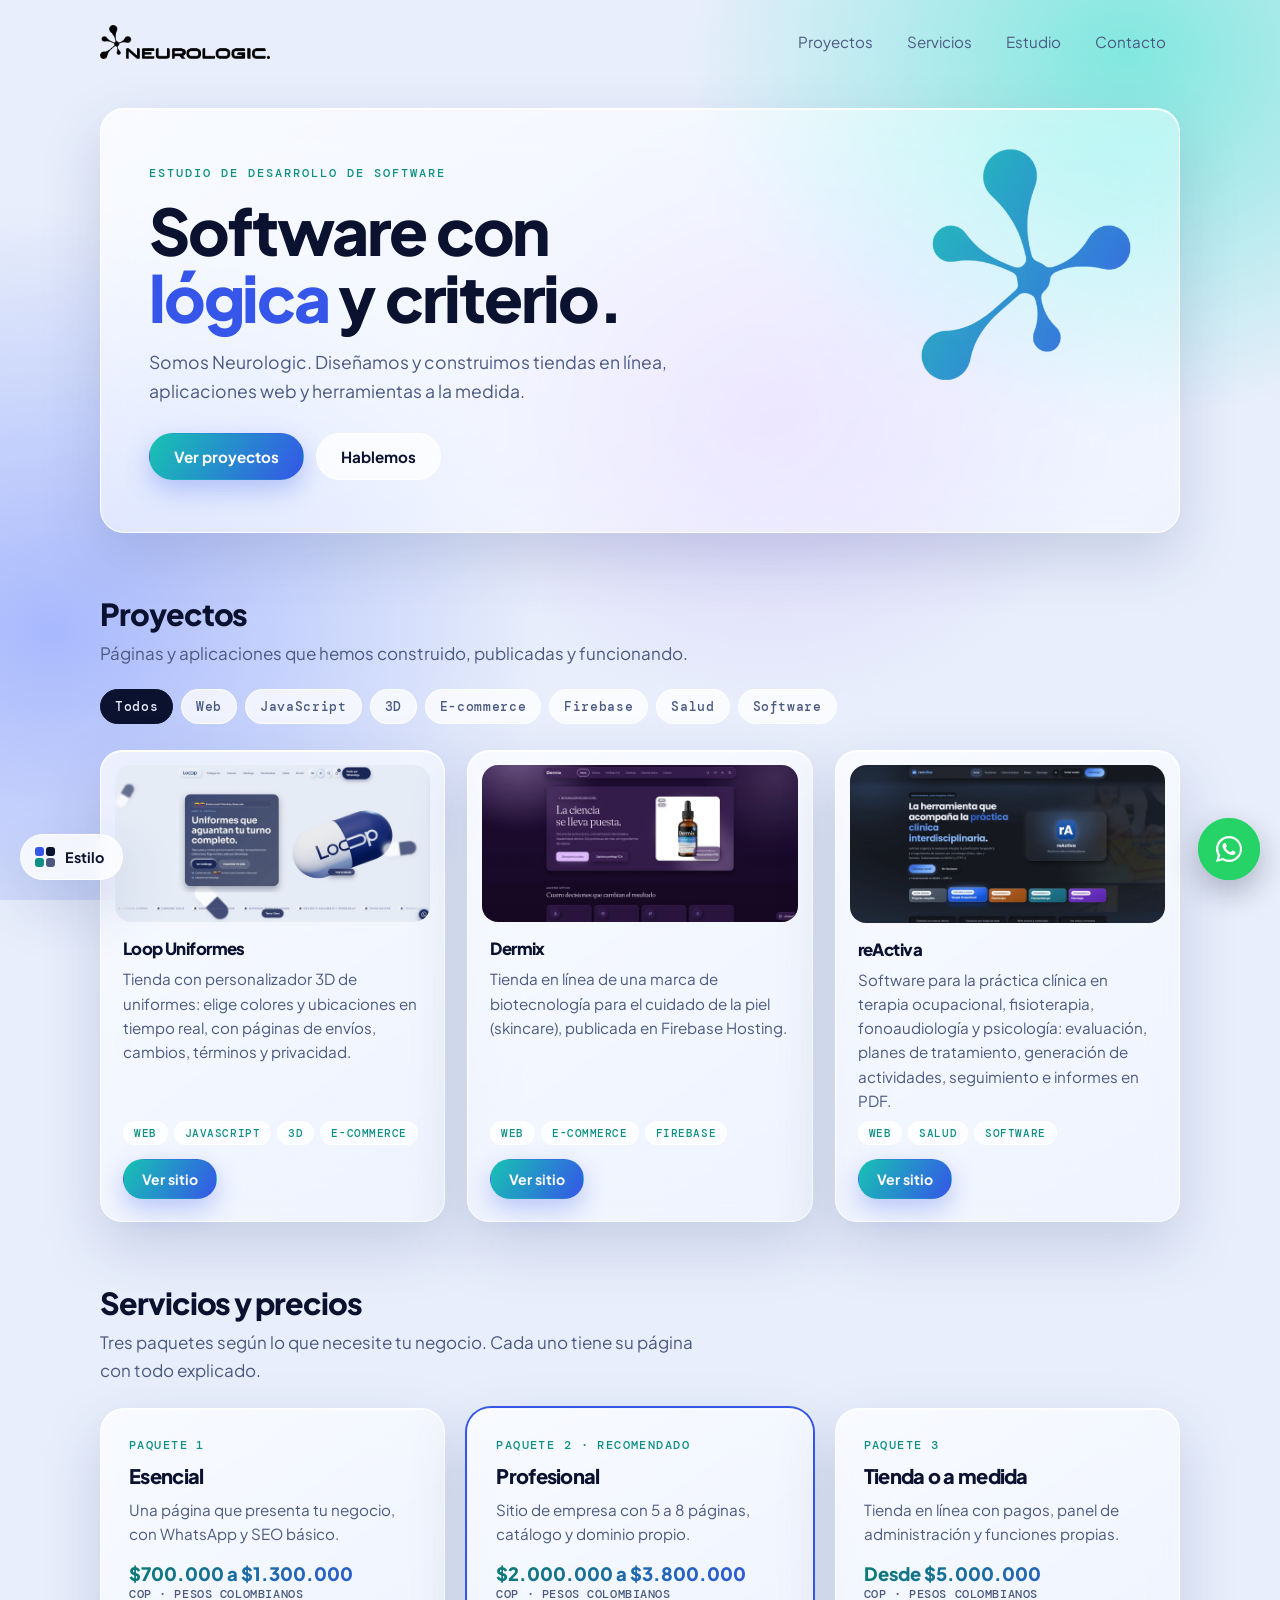
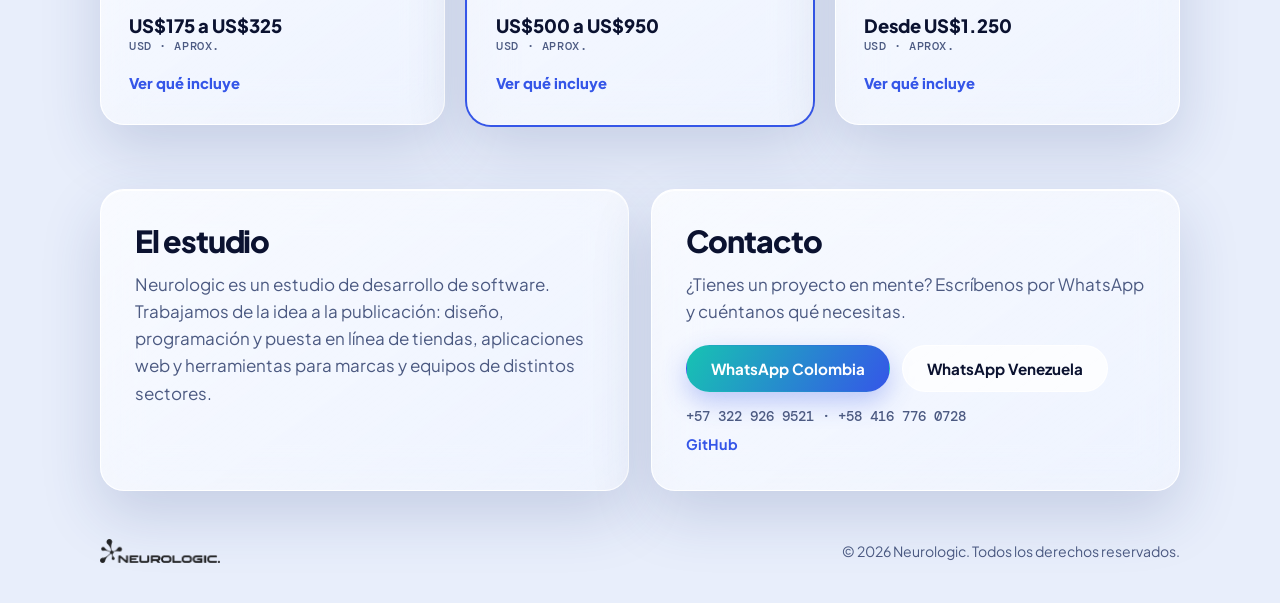
==== index.html @ f98101c4 "Selector de temas con 10 estilos y fondos animados por scroll Co-Authored-By: Claude Sonnet 5.5 <nor" ====
﻿<!doctype html>
<html lang="es">
<head>
<meta charset="utf-8">
<meta name="viewport" content="width=device-width, initial-scale=1">
<title>Neurologic · Portafolio</title>
<meta name="description" content="Neurologic es un estudio de desarrollo de software. Aquí están las páginas y aplicaciones que hemos construido.">
<meta name="theme-color" content="#E8EEFB">
<link rel="icon" type="image/png" href="assets/favicon.png">
<script>try{var q=new URLSearchParams(location.search).get("tema"),s=localStorage.getItem("neuro-tema"),t=q||s;if(t&&t!=="aura"&&/^[a-z]+$/.test(t))document.documentElement.setAttribute("data-theme",t)}catch(e){}</script>
<link rel="preconnect" href="https://fonts.googleapis.com">
<link rel="preconnect" href="https://fonts.gstatic.com" crossorigin>
<link rel="stylesheet" href="https://fonts.googleapis.com/css2?family=Plus+Jakarta+Sans:wght@400;500;600;800&family=DM+Mono:wght@400;500&display=swap">
<style>
  :root {
    --bg: #E8EEFB;
    --ink: #0B1230;
    --mut: #4C5A82;
    --teal-ink: #0E8F86;
    --blue: #3556E8;
    --grad: linear-gradient(120deg, #17C3B2, #3556E8);
    --glass-a: rgba(255,255,255,.72);
    --glass-b: rgba(255,255,255,.32);
    --rim: rgba(255,255,255,.95);
    --shadow: 0 24px 60px rgba(40,60,130,.18);
    --display: 'Plus Jakarta Sans', system-ui, sans-serif;
    --body: 'Plus Jakarta Sans', system-ui, sans-serif;
    --mono: 'DM Mono', ui-monospace, monospace;
    --on: #fff; --surf: rgba(255,255,255,.75); --surf2: rgba(255,255,255,.8);
    --glass-inset: inset 0 1px 0 #fff; --blur: 22px; --bw: 1px; --bs: solid;
    --rad: 24px; --rad-card: 22px; --rad-s: 16px; --rad-btn: 999px; --rad-chip: 999px;
    --btn-shadow: 0 10px 26px rgba(53,86,232,.3);
    --dw: 800; --dt: none; --dl: -.035em; --dlh: 1.04; --h1: clamp(2.1rem, 5.6vw, 4rem); --h2: 1.9rem; --fs: 17px;
    --price-grad: linear-gradient(120deg, #0B7C74, #3556E8);
    --fx: radial-gradient(620px 520px at 88% 6%, rgba(45,226,200,.55), transparent 70%), radial-gradient(700px 600px at 4% 70%, rgba(90,120,255,.45), transparent 70%), radial-gradient(480px 420px at 60% 46%, rgba(190,150,255,.30), transparent 70%);
    color-scheme: light;
  }
  * { box-sizing: border-box; margin: 0; }
  html { scroll-behavior: smooth; }
  body {
    background: var(--bg); color: var(--ink);
    font: var(--fs)/1.6 var(--body); -webkit-font-smoothing: antialiased;
    min-height: 100vh; position: relative; overflow-x: hidden;
  }
  body::before {
    content: ""; position: fixed; inset: 0; z-index: -1; pointer-events: none;
    background: var(--fx);
  }
  a { color: inherit; text-decoration: none; }
  #bg3d { position: fixed; inset: 0; width: 100%; height: 100%; z-index: 0; pointer-events: none; opacity: 0; transition: opacity 1.2s ease; }
  #bg3d.ready { opacity: 1; }
  @media (max-aspect-ratio: 1/1) { #bg3d.ready { opacity: .8; } }
  .wrap { max-width: 1120px; margin: 0 auto; padding: 0 20px; position: relative; z-index: 1; }
  :focus-visible { outline: 3px solid var(--blue); outline-offset: 3px; border-radius: 8px; }

  .glass {
    background: linear-gradient(145deg, var(--glass-a), var(--glass-b));
    border: var(--bw) var(--bs) var(--rim);
    box-shadow: var(--glass-inset), var(--shadow);
    backdrop-filter: blur(var(--blur)) saturate(140%);
    -webkit-backdrop-filter: blur(var(--blur)) saturate(140%);
    border-radius: var(--rad);
  }

  /* cabecera */
  .top { display: flex; align-items: center; justify-content: space-between; gap: 16px; padding: 22px 0; }
  .top .logo { display: block; width: 170px; height: auto; }
  .top nav { display: flex; gap: 6px; }
  .top nav a { font-size: .95rem; color: var(--mut); padding: 8px 14px; border-radius: var(--rad-chip); transition: background .2s, color .2s; }
  .top nav a:hover { background: var(--surf); color: var(--ink); }

  /* hero */
  .hero { position: relative; margin-top: 24px; padding: 56px 48px 52px; overflow: hidden; }
  .hero .eb { font: 500 .78rem var(--mono); letter-spacing: .16em; text-transform: uppercase; color: var(--teal-ink); margin-bottom: 16px; }
  .hero h1 { font: var(--dw) var(--h1)/var(--dlh) var(--display); letter-spacing: var(--dl); text-transform: var(--dt); max-width: 13em; text-wrap: balance; }
  .acc { color: var(--blue); }
  .hero p { margin-top: 18px; max-width: 46ch; color: var(--mut); font-size: 1.1rem; }
  .hero .cta { display: flex; flex-wrap: wrap; gap: 12px; margin-top: 28px; }
  .hero .mark { position: absolute; right: 48px; top: 40px; width: clamp(110px, 17vw, 210px); aspect-ratio: 357/392; background: var(--grad); -webkit-mask: url(assets/icon-black.png) center/contain no-repeat; mask: url(assets/icon-black.png) center/contain no-repeat; opacity: .95; }
  .btn { font: 700 .95rem var(--body); padding: 13px 24px; border-radius: var(--rad-btn); border: var(--bw) var(--bs) var(--rim); display: inline-block; transition: transform .2s, box-shadow .2s; }
  .btn:hover { transform: translateY(-2px); }
  .btn.p { background: var(--grad); color: var(--on); border-color: transparent; box-shadow: var(--btn-shadow); }
  .btn.s { background: var(--surf); color: var(--ink); }

  /* proyectos */
  section.block { padding-top: 64px; }
  h2 { font: var(--dw) var(--h2)/1.15 var(--display); letter-spacing: var(--dl); text-transform: var(--dt); }
  .sub { color: var(--mut); margin-top: 8px; max-width: 52ch; }
  .filters { display: flex; flex-wrap: wrap; gap: 8px; margin: 22px 0 26px; }
  .filters button { font: 500 .8rem var(--mono); letter-spacing: .05em; padding: 8px 14px; border-radius: var(--rad-chip); cursor: pointer; color: var(--mut); background: var(--surf); border: var(--bw) var(--bs) var(--rim); transition: all .2s; }
  .filters button:hover { color: var(--ink); }
  .filters button.on { background: var(--ink); color: var(--bg); border-color: var(--ink); }
  .grid { display: grid; grid-template-columns: repeat(auto-fill, minmax(300px, 1fr)); gap: 22px; }
  .card { padding: 14px; display: flex; flex-direction: column; gap: 10px; transition: transform .25s, box-shadow .25s; border-radius: var(--rad-card); }
  .card:hover { transform: translateY(-5px); box-shadow: inset 0 1px 0 #fff, 0 30px 70px rgba(40,60,130,.26); }
  .thumb { aspect-ratio: 2/1; border-radius: var(--rad-s); overflow: hidden; display: grid; place-items: center; background: linear-gradient(135deg, rgba(23,195,178,.4), rgba(53,86,232,.4)); }
  .thumb img.shot { width: 100%; height: 100%; object-fit: cover; }
  .thumb img.mk { width: 48px; height: auto; filter: brightness(0) saturate(100%); opacity: .8; }
  button.thumb { border: 0; padding: 0; width: 100%; cursor: zoom-in; position: relative; font: inherit; color: inherit; }
  button.thumb .zoom-ic { position: absolute; right: 10px; bottom: 10px; width: 34px; height: 34px; border-radius: 50%; display: grid; place-items: center; background: rgba(255,255,255,.85); border: 1px solid var(--rim); box-shadow: 0 6px 16px rgba(40,60,130,.25); opacity: 0; transform: scale(.85); transition: opacity .2s, transform .2s; }
  button.thumb:hover .zoom-ic, button.thumb:focus-visible .zoom-ic { opacity: 1; transform: none; }
  .zoom-ic svg { width: 16px; height: 16px; stroke: var(--ink); fill: none; stroke-width: 2; stroke-linecap: round; }
  @media (hover: none) { button.thumb .zoom-ic { opacity: 1; transform: none; } }

  /* vista ampliada */
  dialog.lb { border: 0; padding: 0; background: transparent; width: min(1180px, 94vw); max-width: none; max-height: 94vh; margin: auto; color: var(--ink); overflow: visible; }
  dialog.lb::backdrop { background: rgba(11,18,48,.55); backdrop-filter: blur(8px); -webkit-backdrop-filter: blur(8px); }
  .lb-box { padding: 14px; display: flex; flex-direction: column; gap: 14px; max-height: 94vh; }
  .lb-img { border-radius: 16px; overflow: auto; background: #fff; min-height: 0; flex: 1; display: grid; place-items: start center; }
  .lb-img img { display: block; width: 100%; height: auto; }
  .lb-bar { display: flex; align-items: center; justify-content: space-between; gap: 14px; flex-wrap: wrap; padding: 0 6px 4px; }
  .lb-bar h3 { font: var(--dw) 1.05rem var(--display); text-transform: var(--dt); }
  .lb-bar .links { margin: 0; }
  .lb-nav { position: absolute; top: 50%; transform: translateY(-50%); width: 44px; height: 44px; border-radius: 50%; cursor: pointer; background: var(--surf2); border: 1px solid var(--rim); box-shadow: 0 8px 22px rgba(40,60,130,.3); display: grid; place-items: center; }
  .lb-nav svg { width: 18px; height: 18px; stroke: var(--ink); fill: none; stroke-width: 2.4; stroke-linecap: round; stroke-linejoin: round; }
  .lb-nav[hidden] { display: none; }
  .lb-nav.prev { left: -22px; } .lb-nav.next { right: -22px; }
  .lb-close { position: absolute; top: -16px; right: -16px; width: 40px; height: 40px; border-radius: 50%; cursor: pointer; background: var(--ink); border: 2px solid var(--bg); display: grid; place-items: center; }
  .lb-close svg { width: 16px; height: 16px; stroke: var(--bg); fill: none; stroke-width: 2.6; stroke-linecap: round; }
  @media (max-width: 720px) { .lb-nav.prev { left: 6px; } .lb-nav.next { right: 6px; } .lb-close { top: -14px; right: 4px; } }
  .body { padding: 6px 8px 8px; display: flex; flex-direction: column; gap: 8px; flex: 1; }
  .body h3 { font: var(--dw) 1.05rem var(--display); text-transform: var(--dt); letter-spacing: var(--dl); }
  .body p { color: var(--mut); font-size: .95rem; flex: 1; }
  .tags { display: flex; flex-wrap: wrap; gap: 6px; }
  .tags span { font: 500 .7rem var(--mono); letter-spacing: .05em; text-transform: uppercase; padding: 4px 10px; border-radius: var(--rad-chip); background: var(--surf2); border: var(--bw) var(--bs) var(--rim); color: var(--teal-ink); }
  .links { display: flex; gap: 10px; margin-top: 6px; }
  .links .btn { padding: 10px 18px; font-size: .88rem; }

  /* servicios */
  .plans { display: grid; grid-template-columns: repeat(auto-fit, minmax(280px, 1fr)); gap: 22px; margin-top: 24px; }
  .plan { padding: 28px; display: flex; flex-direction: column; gap: 10px; transition: transform .25s; }
  .plan:hover { transform: translateY(-5px); }
  .plan.feat { border-color: transparent; box-shadow: inset 0 1px 0 #fff, 0 0 0 2px var(--blue), var(--shadow); }
  .plan .pn { font: 500 .74rem var(--mono); letter-spacing: .12em; text-transform: uppercase; color: var(--teal-ink); }
  .plan h3 { font: var(--dw) 1.25rem var(--display); text-transform: var(--dt); letter-spacing: var(--dl); }
  .plan p { color: var(--mut); font-size: .95rem; flex: 1; }
  .plan .pp { display: flex; flex-direction: column; gap: 2px; margin-top: 6px; }
  .plan .pp b { font: var(--dw) 1.15rem var(--display); background: var(--price-grad); -webkit-background-clip: text; background-clip: text; color: transparent; }
  .plan .pp b.u { margin-top: 10px; background: none; color: var(--ink); -webkit-text-fill-color: var(--ink); }
  .plan .pp small { font: 500 .72rem var(--mono); letter-spacing: .05em; text-transform: uppercase; color: var(--mut); }
  .plan .more { font-weight: 800; font-size: .92rem; color: var(--blue); margin-top: 8px; }

  /* estudio y contacto */
  .two { display: grid; grid-template-columns: 1fr 1fr; gap: 22px; }
  .panel { padding: 34px; }
  .panel p { color: var(--mut); margin-top: 12px; }
  .panel .btn { margin-top: 20px; }
  .wa-row { display: flex; gap: 12px; flex-wrap: wrap; margin-top: 20px; }
  .wa-row .btn { margin-top: 0; }
  .panel .nums { font: 500 .85rem var(--mono); margin-top: 16px; }
  .panel .gh { font-size: .9rem; margin-top: 8px; }
  .panel .gh a { color: var(--blue); font-weight: 700; }
  footer { padding: 48px 0 40px; color: var(--mut); font-size: .88rem; display: flex; justify-content: space-between; gap: 12px; flex-wrap: wrap; align-items: center; }
  footer img { width: 120px; height: auto; opacity: .85; }

  @media (max-width: 720px) {
    .top nav a:not(:last-child) { display: none; }
    .top .logo { width: 140px; }
    .hero { padding: 36px 24px 36px; }
    .hero .mark { position: static; width: 84px; margin-bottom: 18px; }
    .two { grid-template-columns: 1fr; }
    .panel { padding: 26px; }
  }
  @media (prefers-reduced-motion: reduce) { * { transition: none !important; scroll-behavior: auto !important; } }
</style>
<link rel="stylesheet" href="themes.css?v=1">
</head>
<body>
<div class="tick" id="tick" aria-hidden="true"></div>
<canvas id="bg3d" aria-hidden="true"></canvas>
<div id="bgx" aria-hidden="true"></div>
<div id="fgx" aria-hidden="true"></div>
<div class="wrap">
  <header class="top">
    <a href="#" aria-label="Neurologic, inicio"><img class="logo" src="assets/logo-black.png" alt="Neurologic"></a>
    <nav aria-label="Principal"><a href="#proyectos">Proyectos</a><a href="#servicios">Servicios</a><a href="#estudio">Estudio</a><a href="#contacto">Contacto</a></nav>
  </header>

  <section class="hero glass">
    <div class="mark" aria-hidden="true"></div>
    <div class="eb">Estudio de desarrollo de software</div>
    <h1>Software con <span class="acc">lógica</span> y criterio.</h1>
    <p>Somos Neurologic. Diseñamos y construimos tiendas en línea, aplicaciones web y herramientas a la medida.</p>
    <div class="cta"><a class="btn p" href="#proyectos">Ver proyectos</a><a class="btn s" href="#contacto">Hablemos</a></div>
  </section>

  <section class="block" id="proyectos">
    <h2>Proyectos</h2>
    <p class="sub">Páginas y aplicaciones que hemos construido, publicadas y funcionando.</p>
    <div class="filters" id="filters" role="group" aria-label="Filtrar por categoría"></div>
    <div class="grid" id="grid"></div>
  </section>

  <!-- Precios: mantenerlos iguales a los de paquetes/pkg.js -->
  <section class="block" id="servicios">
    <h2>Servicios y precios</h2>
    <p class="sub">Tres paquetes según lo que necesite tu negocio. Cada uno tiene su página con todo explicado.</p>
    <div class="plans">
      <a class="plan glass" href="paquetes/esencial.html">
        <span class="pn">Paquete 1</span><h3>Esencial</h3>
        <p>Una página que presenta tu negocio, con WhatsApp y SEO básico.</p>
        <div class="pp"><b>$700.000 a $1.300.000</b><small>COP · pesos colombianos</small><b class="u">US$175 a US$325</b><small>USD · aprox.</small></div>
        <span class="more">Ver qué incluye</span>
      </a>
      <a class="plan glass feat" href="paquetes/profesional.html">
        <span class="pn">Paquete 2 · Recomendado</span><h3>Profesional</h3>
        <p>Sitio de empresa con 5 a 8 páginas, catálogo y dominio propio.</p>
        <div class="pp"><b>$2.000.000 a $3.800.000</b><small>COP · pesos colombianos</small><b class="u">US$500 a US$950</b><small>USD · aprox.</small></div>
        <span class="more">Ver qué incluye</span>
      </a>
      <a class="plan glass" href="paquetes/tienda.html">
        <span class="pn">Paquete 3</span><h3>Tienda o a medida</h3>
        <p>Tienda en línea con pagos, panel de administración y funciones propias.</p>
        <div class="pp"><b>Desde $5.000.000</b><small>COP · pesos colombianos</small><b class="u">Desde US$1.250</b><small>USD · aprox.</small></div>
        <span class="more">Ver qué incluye</span>
      </a>
    </div>
  </section>

  <section class="block" id="estudio">
    <div class="two">
      <div class="panel glass">
        <h2>El estudio</h2>
        <p>Neurologic es un estudio de desarrollo de software. Trabajamos de la idea a la publicación: diseño, programación y puesta en línea de tiendas, aplicaciones web y herramientas para marcas y equipos de distintos sectores.</p>
      </div>
      <div class="panel glass" id="contacto">
        <h2>Contacto</h2>
        <p>¿Tienes un proyecto en mente? Escríbenos por WhatsApp y cuéntanos qué necesitas.</p>
        <div class="wa-row">
          <a class="btn p" href="https://wa.me/573229269521?text=Hola%20Neurologic%2C%20quiero%20cotizar%20una%20p%C3%A1gina%20web." target="_blank" rel="noopener">WhatsApp Colombia</a>
          <a class="btn s" href="https://wa.me/584167760728?text=Hola%20Neurologic%2C%20quiero%20cotizar%20una%20p%C3%A1gina%20web." target="_blank" rel="noopener">WhatsApp Venezuela</a>
        </div>
        <p class="nums">+57 322 926 9521 · +58 416 776 0728</p>
        <p class="gh"><a href="https://github.com/Taemashi" target="_blank" rel="noopener">GitHub</a></p>
      </div>
    </div>
  </section>

  <footer>
    <img src="assets/logo-black.png" alt="Neurologic">
    <span>© <span id="y"></span> Neurologic. Todos los derechos reservados.</span>
  </footer>
</div>

<dialog class="lb" id="lb" aria-label="Vista ampliada del proyecto">
  <div class="lb-box glass">
    <div class="lb-img"><img id="lbImg" src="" alt=""></div>
    <div class="lb-bar"><h3 id="lbTitle"></h3><div class="links" id="lbLinks"></div></div>
  </div>
  <button type="button" class="lb-close" id="lbClose" aria-label="Cerrar"><svg viewBox="0 0 24 24"><path d="M6 6l12 12M18 6L6 18"/></svg></button>
  <button type="button" class="lb-nav prev" id="lbPrev" aria-label="Anterior"><svg viewBox="0 0 24 24"><path d="M15 5l-7 7 7 7"/></svg></button>
  <button type="button" class="lb-nav next" id="lbNext" aria-label="Siguiente"><svg viewBox="0 0 24 24"><path d="M9 5l7 7-7 7"/></svg></button>
</dialog>

<script src="https://cdnjs.cloudflare.com/ajax/libs/three.js/r128/three.min.js"></script>
<script src="helix.js?v=4"></script>
<script src="wa.js"></script>
<script src="themes.js?v=1"></script>
<script>
/* ============================================================
   AGREGA TUS PROYECTOS AQUÍ. Un bloque { ... } por proyecto.
   - demo: link a la página publicada (o "" si no tiene)
   - repo: link al código en GitHub (o "" si no está en GitHub)
   - image: URL o ruta de una captura (o "" para usar el ícono)
   ============================================================ */
const PROJECTS = [
  {
    title: "Loop Uniformes",
    description: "Tienda con personalizador 3D de uniformes: elige colores y ubicaciones en tiempo real, con páginas de envíos, cambios, términos y privacidad.",
    tags: ["Web", "JavaScript", "3D", "E-commerce"],
    demo: "https://loop-uniformes.pages.dev/",
    repo: "",
    image: "assets/loop.jpg"
  },
  {
    title: "Dermix",
    description: "Tienda en línea de una marca de biotecnología para el cuidado de la piel (skincare), publicada en Firebase Hosting.",
    tags: ["Web", "E-commerce", "Firebase"],
    demo: "https://dermix-tienda.web.app/",
    repo: "",
    image: "assets/dermix.jpg"
  },
  {
    title: "reActiva",
    description: "Software para la práctica clínica en terapia ocupacional, fisioterapia, fonoaudiología y psicología: evaluación, planes de tratamiento, generación de actividades, seguimiento e informes en PDF.",
    tags: ["Web", "Salud", "Software"],
    demo: "https://reactivagroup.org/",
    repo: "",
    image: "assets/reactiva.jpg"
  }
  // , { title:"", description:"", tags:[], demo:"", repo:"", image:"" }
];

const esc = s => String(s).replace(/[&<>"']/g, c => ({ "&": "&amp;", "<": "&lt;", ">": "&gt;", '"': "&quot;", "'": "&#39;" }[c]));
const grid = document.getElementById("grid");
const filters = document.getElementById("filters");
let active = "Todos";
let visible = [];
let cur = 0, opener = null;
const lb = document.getElementById("lb");
const lbImg = document.getElementById("lbImg");

function lbShow(i) {
  const withImg = visible.filter(p => p.image);
  if (!withImg.length) return;
  cur = (i + withImg.length) % withImg.length;
  const p = withImg[cur];
  lbImg.src = p.image; lbImg.alt = "Captura de " + p.title;
  document.getElementById("lbTitle").textContent = p.title;
  document.getElementById("lbLinks").innerHTML =
    (p.demo ? `<a class="btn p" href="${esc(p.demo)}" target="_blank" rel="noopener">Ver sitio</a>` : "") +
    (p.repo ? `<a class="btn s" href="${esc(p.repo)}" target="_blank" rel="noopener">Código</a>` : "");
  const many = withImg.length > 1;
  document.getElementById("lbPrev").hidden = !many;
  document.getElementById("lbNext").hidden = !many;
}
function lbOpen(i, from) {
  const withImg = visible.filter(p => p.image);
  lbShow(withImg.indexOf(visible[i]));
  opener = from;
  if (!lb.open) lb.showModal();
}
grid.addEventListener("click", e => {
  const b = e.target.closest("button.thumb");
  if (b) lbOpen(+b.dataset.i, b);
});
document.getElementById("lbClose").onclick = () => lb.close();
document.getElementById("lbPrev").onclick = () => lbShow(cur - 1);
document.getElementById("lbNext").onclick = () => lbShow(cur + 1);
lb.addEventListener("click", e => { if (e.target === lb) lb.close(); });
lb.addEventListener("close", () => { if (opener) opener.focus(); });
lb.addEventListener("keydown", e => {
  if (e.key === "ArrowLeft") lbShow(cur - 1);
  if (e.key === "ArrowRight") lbShow(cur + 1);
});

function render() {
  grid.innerHTML = "";
  visible = PROJECTS.filter(p => active === "Todos" || p.tags.includes(active));
  visible.forEach((p, i) => {
    const c = document.createElement("article");
    c.className = "card glass";
    const thumb = p.image
      ? `<button type="button" class="thumb" data-i="${i}" aria-label="Ampliar captura de ${esc(p.title)}"><img class="shot" src="${esc(p.image)}" alt="" loading="lazy"><span class="zoom-ic" aria-hidden="true"><svg viewBox="0 0 24 24"><circle cx="11" cy="11" r="6.5"/><path d="M16 16l4.5 4.5M11 8.5v5M8.5 11h5"/></svg></span></button>`
      : `<div class="thumb"><img class="mk" src="assets/icon-black.png" alt=""></div>`;
    c.innerHTML = `${thumb}<div class="body"><h3>${esc(p.title)}</h3><p>${esc(p.description)}</p>
      <div class="tags">${p.tags.map(t => `<span>${esc(t)}</span>`).join("")}</div>
      <div class="links">
        ${p.demo ? `<a class="btn p" href="${esc(p.demo)}" target="_blank" rel="noopener">Ver sitio</a>` : ""}
        ${p.repo ? `<a class="btn s" href="${esc(p.repo)}" target="_blank" rel="noopener">Código</a>` : ""}
      </div></div>`;
    grid.appendChild(c);
  });
}
function renderFilters() {
  const all = ["Todos", ...new Set(PROJECTS.flatMap(p => p.tags))];
  filters.innerHTML = "";
  all.forEach(t => {
    const b = document.createElement("button");
    b.type = "button"; b.textContent = t; b.className = t === active ? "on" : "";
    b.setAttribute("aria-pressed", t === active);
    b.onclick = () => { active = t; renderFilters(); render(); };
    filters.appendChild(b);
  });
}
document.getElementById("y").textContent = new Date().getFullYear();
renderFilters(); render();
</script>
</body>
</html>
---- themes.css ----
/* ==========================================================================
   TEMAS. El tema principal (Aura Frost) está en index.html.
   Cada tema cambia variables en <html data-theme="...">.
   ========================================================================== */

/* ---------- selector de temas ---------- */
#tm { position: fixed; left: 20px; bottom: 20px; z-index: 60; font-family: var(--body); }
#tm .tbtn { display: flex; align-items: center; gap: 10px; padding: 12px 18px 12px 14px; border-radius: var(--rad-btn); border: var(--bw) var(--bs) var(--rim); background: var(--surf2); color: var(--ink); font: 700 .9rem var(--body); cursor: pointer; box-shadow: var(--shadow); -webkit-backdrop-filter: blur(12px); backdrop-filter: blur(12px); transition: transform .2s; }
#tm .tbtn:hover { transform: translateY(-2px); }
#tm .sq { display: grid; grid-template-columns: 1fr 1fr; gap: 2px; width: 20px; height: 20px; }
#tm .sq i { display: block; border-radius: 3px; }
#tm .sq i:nth-child(1) { background: var(--blue); } #tm .sq i:nth-child(2) { background: var(--ink); }
#tm .sq i:nth-child(3) { background: var(--teal-ink); } #tm .sq i:nth-child(4) { background: var(--mut); }
#tm .tpop { position: absolute; left: 0; bottom: 62px; width: min(360px, calc(100vw - 40px)); max-height: min(70vh, 560px); overflow: auto; padding: 12px; border-radius: var(--rad); border: var(--bw) var(--bs) var(--rim); background: var(--bg); box-shadow: var(--shadow); opacity: 0; transform: translateY(10px) scale(.97); transform-origin: bottom left; pointer-events: none; transition: opacity .2s, transform .2s; }
#tm.open .tpop { opacity: 1; transform: none; pointer-events: auto; }
#tm .thead { font: 500 .72rem var(--mono); letter-spacing: .14em; text-transform: uppercase; color: var(--mut); padding: 4px 8px 10px; }
#tm .opt { width: 100%; display: grid; grid-template-columns: 54px 1fr auto; gap: 12px; align-items: center; text-align: left; padding: 9px 10px; border-radius: calc(var(--rad-s) * .8); border: var(--bw) var(--bs) transparent; background: transparent; color: var(--ink); cursor: pointer; font: inherit; transition: background .15s; }
#tm .opt:hover { background: var(--surf); }
#tm .opt[aria-checked="true"] { background: var(--surf2); border-color: var(--rim); }
#tm .sw3 { display: flex; height: 34px; border-radius: 8px; overflow: hidden; border: 1px solid rgba(128,128,128,.3); }
#tm .sw3 i { flex: 1; display: block; }
#tm .opt b { display: block; font: 700 .95rem var(--body); text-transform: none; letter-spacing: 0; }
#tm .opt small { display: block; font: 500 .72rem var(--mono); color: var(--mut); letter-spacing: .03em; text-transform: none; }
#tm .opt em { font: 700 .66rem var(--mono); font-style: normal; letter-spacing: .08em; text-transform: uppercase; color: var(--teal-ink); }
@media (max-width: 480px) { #tm { left: 14px; bottom: 14px; } #tm .tbtn span.lbl { display: none; } #tm .tbtn { padding: 14px; } }

/* ---------- cinta superior y capas de fondo ---------- */
.tick { display: none; position: sticky; top: 0; z-index: 45; height: 34px; overflow: hidden; white-space: nowrap; align-items: center; background: var(--tick-bg, var(--blue)); color: var(--tick-on, var(--on)); font: 700 12px var(--mono); letter-spacing: .16em; text-transform: uppercase; border-bottom: var(--bw) var(--bs) var(--rim); }
html[data-theme] .tick { display: flex; }
.tick .track { display: inline-flex; animation: tkmove 46s linear infinite; will-change: transform; }
.tick .track span { padding-left: 18px; }
@keyframes tkmove { from { transform: translateX(0); } to { transform: translateX(-50%); } }
#bgx, #fgx { position: fixed; inset: 0; overflow: hidden; pointer-events: none; display: none; }
#bgx { z-index: 0; } #fgx { z-index: 44; }
html[data-theme] #bgx, html[data-theme] #fgx { display: block; }
html[data-theme] #bg3d { display: none; }
#bgx > *, #fgx > * { position: absolute; }
@media (prefers-reduced-motion: reduce) { .tick .track { animation: none; } }

/* ==========================================================================
   1. CHROME Y2K
   ========================================================================== */
html[data-theme="chrome"] {
  --bg: #DDE4EF; --ink: #0F1B3D; --mut: #4A5878; --teal-ink: #2F6BFF; --blue: #2F6BFF;
  --grad: linear-gradient(180deg, #78AAFF, #2F6BFF 55%, #1B47C9); --on: #fff;
  --glass-a: #FFFFFF; --glass-b: #CFD9EA; --rim: #9FB0CC; --shadow: 0 14px 32px rgba(40,70,140,.28);
  --glass-inset: inset 0 2px 0 #fff; --blur: 4px; --rad: 26px; --rad-card: 24px; --rad-s: 18px; --rad-btn: 999px; --rad-chip: 999px;
  --surf: rgba(255,255,255,.9); --surf2: #fff; --btn-shadow: 0 8px 18px rgba(47,107,255,.35), inset 0 2px 0 rgba(255,255,255,.55);
  --display: 'Syncopate', sans-serif; --body: 'Exo 2', sans-serif; --mono: 'Share Tech Mono', monospace;
  --dw: 700; --dt: uppercase; --dl: .02em; --dlh: 1.12; --h1: clamp(1.5rem, 3.7vw, 2.8rem); --h2: 1.3rem;
  --price-grad: linear-gradient(120deg, #1B47C9, #2F6BFF); --fx: linear-gradient(180deg, #E9EFF9, #CFD9EA);
  --tick-bg: linear-gradient(180deg, #78AAFF, #2F6BFF 60%, #1B47C9);
}
html[data-theme="chrome"] .body h3, html[data-theme="chrome"] .plan h3 { font-size: .9rem; }
html[data-theme="chrome"] .plan .pp b { font-size: .95rem; }
.ch-b { left: 0; top: 0; border-radius: 50%; will-change: transform; background: radial-gradient(circle at 30% 24%, #fff 0 9%, rgba(255,255,255,.25) 10% 28%, transparent 29%), linear-gradient(160deg, var(--c1, #9CD8FF), var(--c2, #2F6BFF) 72%); box-shadow: inset -10px -14px 26px rgba(0,30,120,.4), 0 18px 30px rgba(47,107,255,.35); opacity: .92; }
.ch-s { left: 0; top: 0; will-change: transform; background: linear-gradient(135deg, #fff, #9AAECF 45%, #16234F 55%, #BFD0EA); clip-path: polygon(50% 0, 60% 40%, 100% 50%, 60% 60%, 50% 100%, 40% 60%, 0 50%, 40% 40%); }

/* ==========================================================================
   2. ARCADE PIXEL
   ========================================================================== */
html[data-theme="arcade"] {
  --bg: #0B0B1E; --ink: #F4F4FF; --mut: #9B9BD6; --teal-ink: #FFE600; --blue: #FFE600;
  --grad: linear-gradient(#FFE600, #FFE600); --on: #0B0B1E; --glass-a: #14143A; --glass-b: #14143A; --rim: #F4F4FF;
  --shadow: 6px 6px 0 #FF2E9A; --glass-inset: inset 0 0 0 0 transparent; --blur: 0px; --bw: 4px;
  --rad: 0; --rad-card: 0; --rad-s: 0; --rad-btn: 0; --rad-chip: 0; --surf: #14143A; --surf2: #14143A; --btn-shadow: 4px 4px 0 #00E5FF;
  --display: 'Press Start 2P', monospace; --body: 'Pixelify Sans', sans-serif; --mono: 'Pixelify Sans', monospace;
  --dw: 400; --dt: none; --dl: 0; --dlh: 1.4; --h1: clamp(1.1rem, 2.7vw, 2rem); --h2: 1.05rem; --fs: 18px;
  --price-grad: linear-gradient(#FFE600, #FFE600); --fx: none; --tick-bg: #FFE600; --tick-on: #0B0B1E;
  color-scheme: dark;
}
html[data-theme="arcade"] .body h3, html[data-theme="arcade"] .plan h3, html[data-theme="arcade"] .lb-bar h3 { font-size: .72rem; line-height: 1.5; }
html[data-theme="arcade"] .plan .pp b { font-size: .8rem; line-height: 1.5; }
html[data-theme="arcade"] .btn { font-family: 'Press Start 2P', monospace; font-size: .6rem; padding: 15px 16px; }
html[data-theme="arcade"] .filters button, html[data-theme="arcade"] .tags span { border-width: 2px; }
html[data-theme="arcade"] .hero .eb { font-size: .9rem; }
html[data-theme="arcade"] .hero h1 { max-width: 15em; }
html[data-theme="arcade"] .btn:hover { transform: translate(-2px, -2px); }
.ar-st { left: 0; right: 0; top: -100px; bottom: -100px; will-change: background-position; }
.ar-coin { left: 0; top: 0; width: 24px; height: 24px; background: #FFE600; box-shadow: 0 0 0 4px #FF9B1F; will-change: transform; }
.ar-heart { left: 0; top: 0; width: 12px; height: 12px; background: #FF2E9A; box-shadow: 18px 0 #FF2E9A, 36px 0 #FF2E9A; will-change: transform; }
.ar-ic { left: 0; top: 0; width: 70px; aspect-ratio: 357/392; background: #00E5FF; -webkit-mask: url(assets/icon-black.png) center/contain no-repeat; mask: url(assets/icon-black.png) center/contain no-repeat; filter: drop-shadow(4px 4px 0 #FF2E9A); will-change: transform; opacity: .9; }
.ar-hud { left: 14px; top: 48px; font: 10px/2 'Press Start 2P', monospace; color: #FFE600; text-shadow: 2px 2px 0 #FF2E9A; white-space: pre; }

/* ==========================================================================
   3. RISO PRINT
   ========================================================================== */
html[data-theme="riso"] {
  --bg: #F3F2EE; --ink: #1B2BD6; --mut: #4A56D4; --teal-ink: #E2440C; --blue: #E2440C;
  --grad: linear-gradient(#FF5A1F, #FF5A1F); --on: #fff; --glass-a: #FBFAF6; --glass-b: #FBFAF6; --rim: #1B2BD6;
  --shadow: 5px 5px 0 rgba(255,90,31,.9); --glass-inset: inset 0 0 0 0 transparent; --blur: 0px; --bw: 2px;
  --rad: 4px; --rad-card: 4px; --rad-s: 3px; --rad-btn: 4px; --rad-chip: 3px; --surf: #FBFAF6; --surf2: #FBFAF6; --btn-shadow: 3px 3px 0 #1B2BD6;
  --display: 'Bricolage Grotesque', sans-serif; --body: 'Bricolage Grotesque', sans-serif; --mono: 'Space Mono', monospace;
  --dw: 800; --dt: none; --dl: -.035em; --dlh: .98; --h1: clamp(2.4rem, 6.4vw, 5rem); --h2: 2.2rem;
  --price-grad: linear-gradient(#E2440C, #E2440C); --fx: none; --tick-bg: #1B2BD6; --tick-on: #FFD400;
}
html[data-theme="riso"] h1, html[data-theme="riso"] h2 { text-shadow: 3px 3px 0 rgba(255,90,31,.85); }
html[data-theme="riso"] .btn:hover { transform: translate(-2px, -2px); }
.ri-c { left: 0; top: 0; border-radius: 50%; mix-blend-mode: multiply; will-change: transform; }
.ri-ht { inset: -20%; background: radial-gradient(rgba(27,43,214,.45) 1.2px, transparent 1.8px) 0 0 / 9px 9px; opacity: .45; -webkit-mask-image: radial-gradient(circle at 82% 22%, #000, transparent 58%); mask-image: radial-gradient(circle at 82% 22%, #000, transparent 58%); will-change: transform; }
.ri-stamp { left: 2.5vw; top: 58vh; border: 3px solid #FF5A1F; color: #E2440C; font: 800 14px/1.1 'Bricolage Grotesque', sans-serif; padding: 7px 11px; background: rgba(251,250,246,.92); text-align: center; will-change: transform; }

/* ==========================================================================
   4. ENTERPRISE
   ========================================================================== */
html[data-theme="enterprise"] {
  --bg: #F3F5F9; --ink: #0F1B33; --mut: #51607A; --teal-ink: #0B5FFF; --blue: #0B5FFF;
  --grad: linear-gradient(#0B5FFF, #0B5FFF); --on: #fff; --glass-a: #FFFFFF; --glass-b: #FFFFFF; --rim: #D8DEE9;
  --shadow: 0 1px 2px rgba(15,27,51,.06), 0 8px 24px rgba(15,27,51,.07); --glass-inset: inset 0 0 0 0 transparent; --blur: 0px;
  --rad: 10px; --rad-card: 10px; --rad-s: 8px; --rad-btn: 8px; --rad-chip: 6px; --surf: #fff; --surf2: #fff; --btn-shadow: 0 2px 6px rgba(11,95,255,.35);
  --display: 'IBM Plex Sans', sans-serif; --body: 'IBM Plex Sans', sans-serif; --mono: 'IBM Plex Mono', monospace;
  --dw: 600; --dt: none; --dl: -.02em; --dlh: 1.08; --h1: clamp(2rem, 4.8vw, 3.5rem); --h2: 1.7rem;
  --price-grad: linear-gradient(#0B5FFF, #0B5FFF); --fx: none; --tick-bg: #0F1B33; --tick-on: #BFD3FF;
}
.en-grid { inset: 0; background: linear-gradient(rgba(15,27,51,.05) 1px, transparent 1px) 0 0 / 100% 56px, linear-gradient(90deg, rgba(15,27,51,.05) 1px, transparent 1px) 0 0 / 56px 100%; }
.en-bars { left: 0; right: 0; bottom: 0; height: 50vh; display: flex; align-items: flex-end; gap: 6px; padding: 0 2vw; }
.en-bars i { flex: 1; display: block; height: 100%; background: linear-gradient(#0B5FFF, #6FA0FF); border-radius: 4px 4px 0 0; opacity: .2; transform-origin: bottom; will-change: transform; }
.en-line { left: 0; bottom: 0; width: 100%; height: 50vh; }
.en-prog { right: 16px; top: 48px; font: 500 11px 'IBM Plex Mono', monospace; letter-spacing: .08em; color: #51607A; text-transform: uppercase; background: #fff; border: 1px solid #D8DEE9; padding: 6px 10px; border-radius: 6px; }

/* ==========================================================================
   5. SUNSET WAVE
   ========================================================================== */
html[data-theme="sunset"] {
  --bg: #2B0A4A; --ink: #FFF1F7; --mut: #E3B5D8; --teal-ink: #FFC15A; --blue: #FFC15A;
  --grad: linear-gradient(180deg, #FFD36B, #FF7A7A); --on: #2B0A4A; --glass-a: rgba(25,4,45,.66); --glass-b: rgba(25,4,45,.5); --rim: rgba(255,193,90,.65);
  --shadow: 0 0 28px rgba(255,95,143,.35); --glass-inset: inset 0 0 0 0 transparent; --blur: 10px; --bw: 1.5px;
  --rad: 16px; --rad-card: 16px; --rad-s: 12px; --surf: rgba(25,4,45,.62); --surf2: rgba(25,4,45,.78); --btn-shadow: 0 0 18px rgba(255,193,90,.4);
  --display: 'Righteous', sans-serif; --body: 'Rubik', sans-serif; --mono: 'Share Tech Mono', monospace;
  --dw: 400; --dl: .01em; --dlh: 1.05; --h1: clamp(2.2rem, 5.8vw, 4.2rem);
  --price-grad: linear-gradient(180deg, #FFD36B, #FF7A7A); --fx: none; --tick-bg: linear-gradient(90deg, #FFC15A, #FF6F8F); --tick-on: #2B0A4A;
  color-scheme: dark;
}
.su-sky { inset: 0; background: linear-gradient(180deg, #2B0A4A 0%, #5B1A7A 45%, #B02E7E 78%, #FF6F5E 100%); }
.su-night { inset: 0; background: radial-gradient(#fff 1px, transparent 1.5px) 0 0 / 90px 90px, radial-gradient(#FFD0E8 1px, transparent 1.5px) 40px 30px / 130px 130px; opacity: 0; }
.su-dark { inset: 0; background: #10001f; opacity: 0; }
.su-sun { left: 50%; top: 0; width: min(36vw, 320px); aspect-ratio: 1; margin-left: calc(min(36vw, 320px) / -2); border-radius: 50%; background: linear-gradient(180deg, #FFD36B, #FF5F8F); -webkit-mask-image: repeating-linear-gradient(180deg, #000 0 13px, transparent 13px 17px); mask-image: repeating-linear-gradient(180deg, #000 0 13px, transparent 13px 17px); will-change: transform; }
.su-m { left: -5%; right: -5%; bottom: 0; height: 34vh; will-change: transform; clip-path: polygon(0 100%, 0 60%, 12% 20%, 22% 55%, 34% 10%, 46% 60%, 58% 25%, 70% 65%, 82% 15%, 92% 50%, 100% 30%, 100% 100%); }
.su-m.a { background: #3A0F5C; } .su-m.b { background: #1B0633; height: 24vh; clip-path: polygon(0 100%, 0 50%, 8% 30%, 20% 62%, 30% 20%, 44% 66%, 56% 28%, 68% 60%, 80% 22%, 92% 58%, 100% 36%, 100% 100%); }
.su-floor { left: -25%; right: -25%; bottom: 0; height: 30vh; background: linear-gradient(rgba(255,255,255,.5) 2px, transparent 2px) 0 0 / 100% 40px, linear-gradient(90deg, rgba(255,255,255,.45) 1px, transparent 1px) 0 0 / 70px 100%, #2B0A4A; transform: perspective(420px) rotateX(58deg); transform-origin: 50% 100%; }

/* ==========================================================================
   6. ACADEMIA
   ========================================================================== */
html[data-theme="academia"] {
  --bg: #1B1410; --ink: #EFE6D2; --mut: #B8A98F; --teal-ink: #C9A66B; --blue: #C9A66B;
  --grad: linear-gradient(#C9A66B, #C9A66B); --on: #1B1410; --glass-a: #241A14; --glass-b: #241A14; --rim: rgba(201,166,107,.7);
  --shadow: 0 10px 30px rgba(0,0,0,.4); --glass-inset: inset 0 0 0 0 transparent; --blur: 0px; --bw: 3px; --bs: double;
  --rad: 3px; --rad-card: 3px; --rad-s: 2px; --rad-btn: 3px; --rad-chip: 2px; --surf: #241A14; --surf2: #2C1F17; --btn-shadow: none;
  --display: 'Playfair Display', serif; --body: 'Lora', serif; --mono: 'IBM Plex Mono', monospace;
  --dw: 700; --dt: none; --dl: -.01em; --dlh: 1.05; --h1: clamp(2.4rem, 6vw, 4.5rem); --h2: 2.1rem;
  --price-grad: linear-gradient(#C9A66B, #C9A66B); --fx: radial-gradient(900px 600px at 50% 0%, rgba(201,166,107,.14), transparent 70%);
  --tick-bg: #6E1F2B; --tick-on: #EFE6D2; color-scheme: dark;
}
html[data-theme="academia"] .acc { font-style: italic; }
html[data-theme="academia"] .btn, html[data-theme="academia"] .filters button, html[data-theme="academia"] .tags span { border-width: 1px; border-style: solid; }
.ac-vig { inset: 0; background: radial-gradient(ellipse at 50% 40%, transparent 48%, rgba(0,0,0,.6) 100%); }
.ac-seal { right: 3vw; top: 34vh; width: min(24vw, 210px); aspect-ratio: 1; border-radius: 50%; background: radial-gradient(circle at 35% 30%, #A12F40, #6E1F2B 60%, #4B1119); box-shadow: 0 10px 24px rgba(0,0,0,.5), inset 0 0 0 8px rgba(0,0,0,.18), inset 0 0 0 11px rgba(201,166,107,.55); display: grid; place-items: center; opacity: .5; will-change: transform; }
.ac-seal i { display: block; width: 46%; aspect-ratio: 357/392; background: #C9A66B; -webkit-mask: url(assets/icon-black.png) center/contain no-repeat; mask: url(assets/icon-black.png) center/contain no-repeat; }
.ac-frame { inset: 0; width: 100%; height: 100%; }
.ac-est { left: 50%; bottom: 14px; transform: translateX(-50%); font: 600 11px 'IBM Plex Mono', monospace; letter-spacing: .3em; color: #C9A66B; opacity: .8; }

/* ==========================================================================
   7. CLAY CANDY
   ========================================================================== */
html[data-theme="clay"] {
  --bg: #FDE7F3; --ink: #3A2A5C; --mut: #7B6A9C; --teal-ink: #D6358C; --blue: #D6358C;
  --grad: linear-gradient(160deg, #FF9AD0, #FF5FA8); --on: #fff; --glass-a: #FFFFFF; --glass-b: #FFFFFF; --rim: rgba(255,255,255,.95);
  --shadow: 0 20px 34px rgba(255,111,181,.22); --glass-inset: inset 0 10px 16px rgba(255,255,255,.95), inset 0 -10px 16px rgba(58,42,92,.06); --blur: 0px; --bw: 2px;
  --rad: 34px; --rad-card: 30px; --rad-s: 22px; --rad-btn: 999px; --rad-chip: 999px; --surf: #fff; --surf2: #fff;
  --btn-shadow: 0 10px 18px rgba(255,111,181,.35), inset 0 -5px 8px rgba(0,0,0,.1), inset 0 5px 8px rgba(255,255,255,.55);
  --display: 'Baloo 2', sans-serif; --body: 'Nunito', sans-serif; --mono: 'DM Mono', monospace;
  --dw: 800; --dt: none; --dl: -.01em; --dlh: 1; --h1: clamp(2.5rem, 6.4vw, 4.8rem);
  --price-grad: linear-gradient(160deg, #FF5FA8, #C0267A); --fx: none; --tick-bg: linear-gradient(90deg, #FF9AD0, #FF5FA8); --tick-on: #fff;
}
html[data-theme="clay"] .filters button.on { box-shadow: inset 0 -4px 6px rgba(0,0,0,.2), inset 0 4px 6px rgba(255,255,255,.2); }
.cl-s { left: 0; top: 0; will-change: transform; box-shadow: 0 18px 26px rgba(58,42,92,.22), inset 0 -12px 18px rgba(0,0,0,.12), inset 0 12px 18px rgba(255,255,255,.8); }

/* ==========================================================================
   8. GACETA
   ========================================================================== */
html[data-theme="gaceta"] {
  --bg: #E9E9E4; --ink: #111; --mut: #444; --teal-ink: #C8102E; --blue: #C8102E;
  --grad: linear-gradient(#C8102E, #C8102E); --on: #fff; --glass-a: #F4F4F0; --glass-b: #F4F4F0; --rim: #111;
  --shadow: none; --glass-inset: inset 0 0 0 0 transparent; --blur: 0px; --bw: 1px;
  --rad: 0; --rad-card: 0; --rad-s: 0; --rad-btn: 0; --rad-chip: 0; --surf: #F4F4F0; --surf2: #F4F4F0; --btn-shadow: none;
  --display: 'Playfair Display', serif; --body: 'Libre Franklin', sans-serif; --mono: 'IBM Plex Mono', monospace;
  --dw: 900; --dt: none; --dl: -.02em; --dlh: .98; --h1: clamp(2.7rem, 6.8vw, 5.2rem); --h2: 2.2rem;
  --price-grad: linear-gradient(#C8102E, #C8102E); --fx: repeating-linear-gradient(90deg, transparent 0 calc(25% - 1px), rgba(0,0,0,.1) calc(25% - 1px) 25%);
  --tick-bg: #C8102E; --tick-on: #fff;
}
html[data-theme="gaceta"] .acc { font-style: italic; }
html[data-theme="gaceta"] .top { border-bottom: 4px double #111; margin-bottom: 8px; }
.ga-ht { inset: -10%; background: radial-gradient(rgba(17,17,17,.55) 1.4px, transparent 2px) 0 0 / 10px 10px; opacity: .22; -webkit-mask-image: radial-gradient(circle at 86% 30%, #000, transparent 55%); mask-image: radial-gradient(circle at 86% 30%, #000, transparent 55%); will-change: transform; }
.ga-burst { right: 3vw; top: 20vh; width: min(18vw, 170px); aspect-ratio: 1; background: #C8102E; color: #fff; font: 900 clamp(15px, 2vw, 26px) 'Playfair Display', serif; display: grid; place-items: center; will-change: transform; clip-path: polygon(50% 0, 61% 20%, 82% 10%, 80% 32%, 100% 38%, 84% 54%, 98% 74%, 76% 74%, 70% 98%, 54% 82%, 36% 100%, 34% 78%, 10% 82%, 22% 60%, 0 46%, 22% 38%, 16% 14%, 38% 22%); opacity: .93; }
.ga-burst.s { left: 4vw; right: auto; top: 70vh; width: min(11vw, 110px); background: #111; font-size: clamp(11px, 1.3vw, 16px); }

/* ==========================================================================
   9. MATERIAL TONAL
   ========================================================================== */
html[data-theme="material"] {
  --bg: #FEF7FF; --ink: #1D1B20; --mut: #49454F; --teal-ink: #6750A4; --blue: #6750A4;
  --grad: linear-gradient(#6750A4, #6750A4); --on: #fff; --glass-a: #F3EDF7; --glass-b: #F3EDF7; --rim: #CAC4D0;
  --shadow: 0 1px 3px rgba(0,0,0,.18); --glass-inset: inset 0 0 0 0 transparent; --blur: 0px;
  --rad: 28px; --rad-card: 24px; --rad-s: 20px; --rad-btn: 999px; --rad-chip: 10px; --surf: #E8DEF8; --surf2: #E8DEF8; --btn-shadow: 0 2px 6px rgba(103,80,164,.4);
  --display: 'Outfit', sans-serif; --body: 'Outfit', sans-serif; --mono: 'Roboto Mono', monospace;
  --dw: 600; --dt: none; --dl: -.02em; --dlh: 1.05; --h1: clamp(2.3rem, 5.8vw, 4.2rem);
  --price-grad: linear-gradient(#6750A4, #6750A4); --fx: radial-gradient(700px 500px at 100% 0%, rgba(208,188,255,.5), transparent 70%);
  --tick-bg: #E8DEF8; --tick-on: #4F378B;
}
.ma-b { left: 0; top: 0; will-change: transform, border-radius; opacity: .85; }

/* ==========================================================================
   10. HUD COCKPIT
   ========================================================================== */
html[data-theme="hud"] {
  --bg: #05090D; --ink: #CFEFFF; --mut: #6FA0B8; --teal-ink: #00D4FF; --blue: #FF9B1F;
  --grad: linear-gradient(#FF9B1F, #FF9B1F); --on: #1A0E00; --glass-a: rgba(0,212,255,.06); --glass-b: rgba(0,212,255,.03); --rim: rgba(0,212,255,.55);
  --shadow: none; --glass-inset: inset 0 0 0 0 transparent; --blur: 6px; --bw: 1px;
  --rad: 0; --rad-card: 0; --rad-s: 0; --rad-btn: 0; --rad-chip: 0; --surf: rgba(0,212,255,.08); --surf2: rgba(5,9,13,.9); --btn-shadow: none;
  --display: 'Oxanium', sans-serif; --body: 'Rajdhani', sans-serif; --mono: 'Share Tech Mono', monospace;
  --dw: 700; --dt: uppercase; --dl: .04em; --dlh: 1; --h1: clamp(2.2rem, 5.6vw, 4.2rem); --h2: 1.8rem; --fs: 19px;
  --price-grad: linear-gradient(#FF9B1F, #FF9B1F); --fx: none; --tick-bg: #FF9B1F; --tick-on: #1A0E00; color-scheme: dark;
}
html[data-theme="hud"] .glass, html[data-theme="hud"] .card, html[data-theme="hud"] .plan { clip-path: polygon(0 0, calc(100% - 20px) 0, 100% 20px, 100% 100%, 20px 100%, 0 calc(100% - 20px)); }
html[data-theme="hud"] .tags span::before, html[data-theme="hud"] .filters button::before { content: "[ "; } html[data-theme="hud"] .tags span::after, html[data-theme="hud"] .filters button::after { content: " ]"; }
.hu-grid { inset: 0; background: linear-gradient(rgba(0,212,255,.07) 1px, transparent 1px) 0 0 / 52px 52px, linear-gradient(90deg, rgba(0,212,255,.07) 1px, transparent 1px) 0 0 / 52px 52px; will-change: background-position; }
.hu-vig { inset: 0; background: radial-gradient(ellipse at 50% 50%, transparent 40%, rgba(0,0,0,.65) 100%); }
.hu-rd { right: -10vmin; top: 16vh; width: 72vmin; height: 72vmin; border-radius: 50%; opacity: .45; background: repeating-radial-gradient(circle, transparent 0 6.5vmin, rgba(0,212,255,.5) 6.5vmin calc(6.5vmin + 1px)), linear-gradient(rgba(0,212,255,.4), rgba(0,212,255,.4)) center / 1px 100% no-repeat, linear-gradient(rgba(0,212,255,.4), rgba(0,212,255,.4)) center / 100% 1px no-repeat; border: 1px solid rgba(0,212,255,.6); }
.hu-sw { right: -10vmin; top: 16vh; width: 72vmin; height: 72vmin; border-radius: 50%; opacity: .5; background: conic-gradient(from 0deg, rgba(0,212,255,.7), transparent 26%); will-change: transform; }
.hu-bl { width: 10px; height: 10px; border-radius: 50%; background: #FF9B1F; box-shadow: 0 0 12px #FF9B1F; will-change: opacity; }
.hu-scan { left: 0; right: 0; top: 0; height: 2px; background: linear-gradient(90deg, transparent, rgba(0,212,255,.65), transparent); will-change: transform; }
.hu-c { width: 34px; height: 34px; border: 2px solid #00D4FF; opacity: .8; }
.hu-c.tl { left: 10px; top: 46px; border-right: 0; border-bottom: 0; } .hu-c.tr { right: 10px; top: 46px; border-left: 0; border-bottom: 0; }
.hu-c.bl { left: 10px; bottom: 10px; border-right: 0; border-top: 0; } .hu-c.br { right: 10px; bottom: 10px; border-left: 0; border-top: 0; }
.hu-tele { left: 52px; top: 52px; font: 12px/1.7 'Share Tech Mono', monospace; color: #00D4FF; letter-spacing: .08em; white-space: pre; }
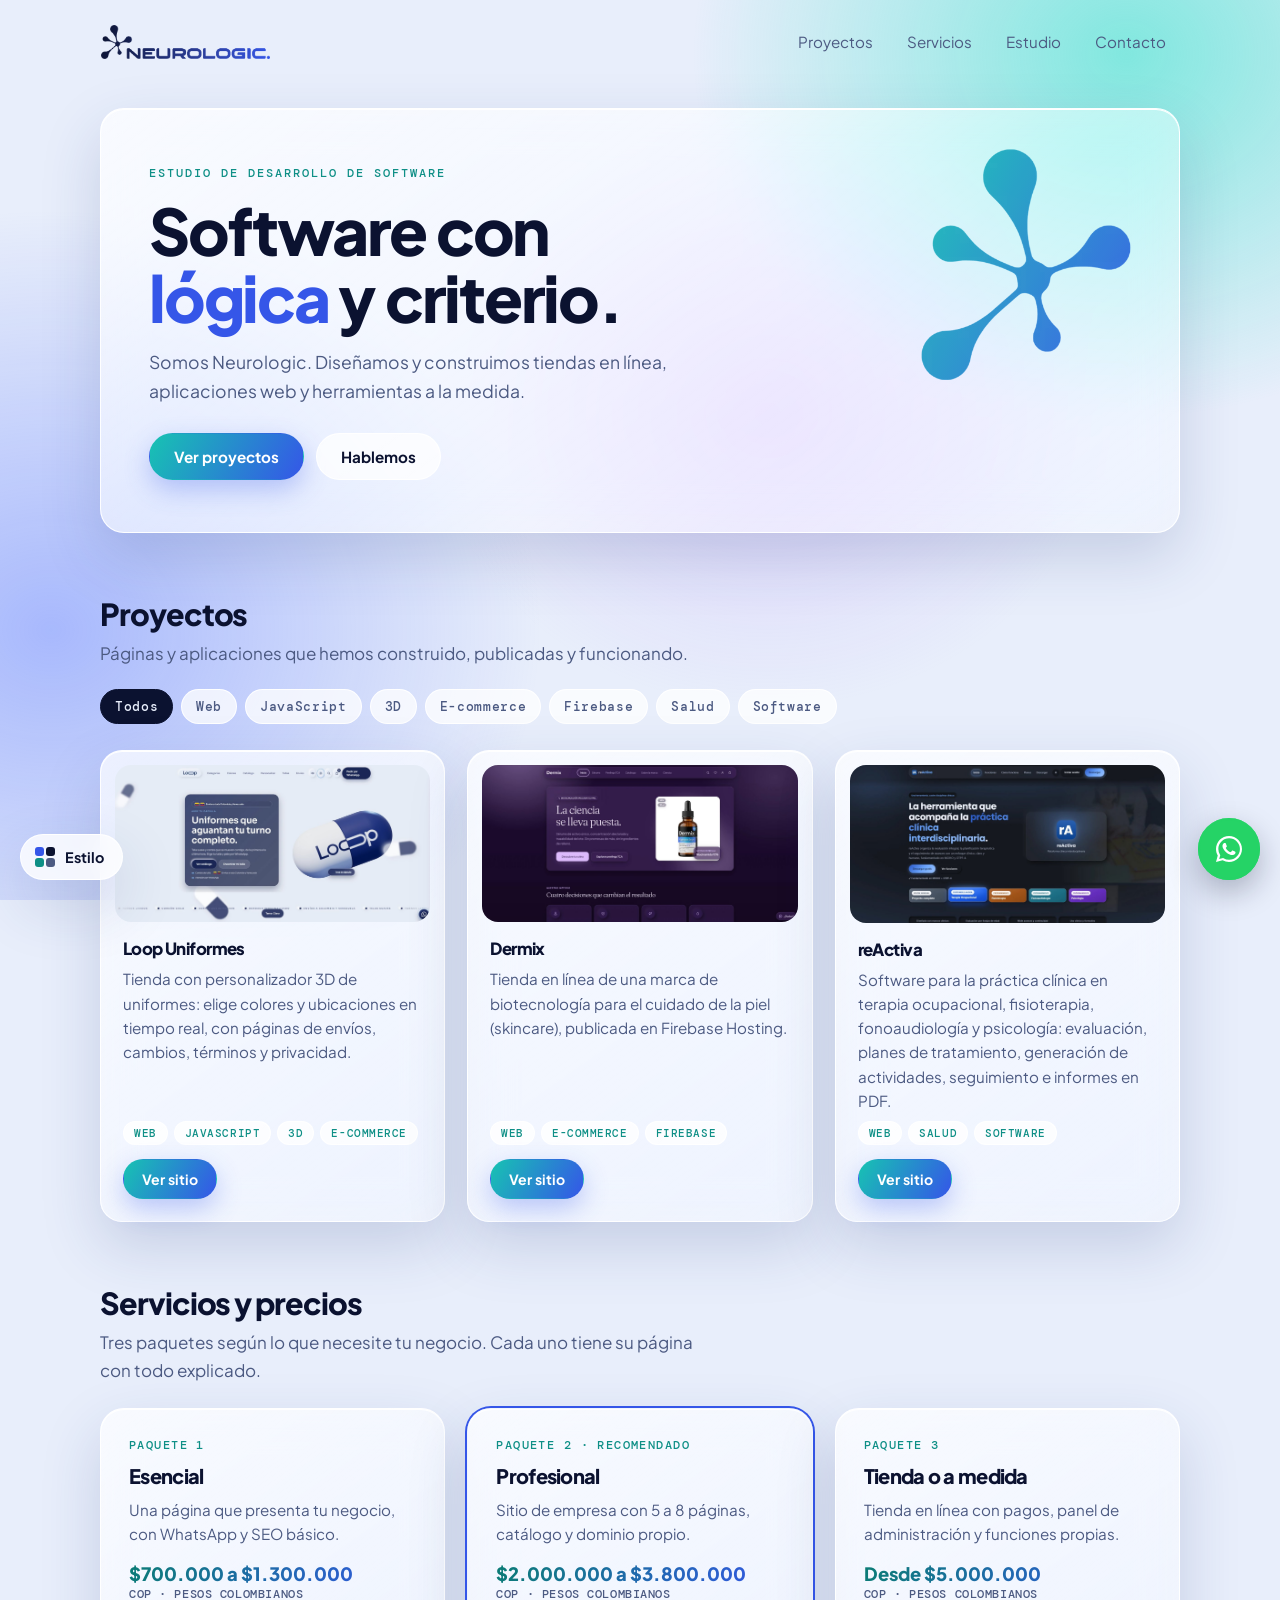
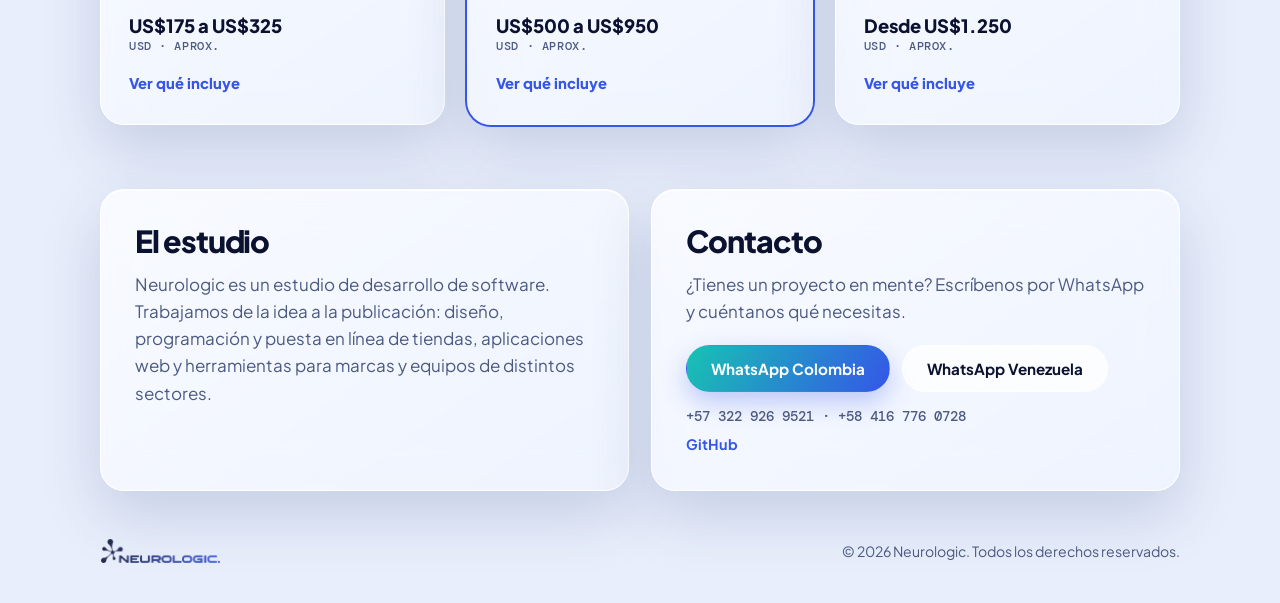
==== commit bb57b800: "El logo cambia de color segun el tema; contadores fuera del logo Co-Authored-By: Claude Sonnet 5.5 <" ====
--- a/index.html
+++ b/index.html
@@ -32,6 +32,7 @@
     --btn-shadow: 0 10px 26px rgba(53,86,232,.3);
     --dw: 800; --dt: none; --dl: -.035em; --dlh: 1.04; --h1: clamp(2.1rem, 5.6vw, 4rem); --h2: 1.9rem; --fs: 17px;
     --price-grad: linear-gradient(120deg, #0B7C74, #3556E8);
+    --logo-fill: linear-gradient(100deg, #0B1230, #2C3F9E 62%, #3556E8);
     --fx: radial-gradient(620px 520px at 88% 6%, rgba(45,226,200,.55), transparent 70%), radial-gradient(700px 600px at 4% 70%, rgba(90,120,255,.45), transparent 70%), radial-gradient(480px 420px at 60% 46%, rgba(190,150,255,.30), transparent 70%);
     color-scheme: light;
   }
@@ -64,7 +65,8 @@
 
   /* cabecera */
   .top { display: flex; align-items: center; justify-content: space-between; gap: 16px; padding: 22px 0; }
-  .top .logo { display: block; width: 170px; height: auto; }
+  .top .logo, .flogo { display: block; aspect-ratio: 1949/393; background: var(--logo-fill); -webkit-mask: url(assets/logo-black.png) center/contain no-repeat; mask: url(assets/logo-black.png) center/contain no-repeat; transition: background .3s; }
+  .top .logo { width: 170px; }
   .top nav { display: flex; gap: 6px; }
   .top nav a { font-size: .95rem; color: var(--mut); padding: 8px 14px; border-radius: var(--rad-chip); transition: background .2s, color .2s; }
   .top nav a:hover { background: var(--surf); color: var(--ink); }
@@ -151,7 +153,7 @@
   .panel .gh { font-size: .9rem; margin-top: 8px; }
   .panel .gh a { color: var(--blue); font-weight: 700; }
   footer { padding: 48px 0 40px; color: var(--mut); font-size: .88rem; display: flex; justify-content: space-between; gap: 12px; flex-wrap: wrap; align-items: center; }
-  footer img { width: 120px; height: auto; opacity: .85; }
+  .flogo { width: 120px; opacity: .9; }
 
   @media (max-width: 720px) {
     .top nav a:not(:last-child) { display: none; }
@@ -163,7 +165,7 @@
   }
   @media (prefers-reduced-motion: reduce) { * { transition: none !important; scroll-behavior: auto !important; } }
 </style>
-<link rel="stylesheet" href="themes.css?v=1">
+<link rel="stylesheet" href="themes.css?v=4">
 </head>
 <body>
 <div class="tick" id="tick" aria-hidden="true"></div>
@@ -172,7 +174,7 @@
 <div id="fgx" aria-hidden="true"></div>
 <div class="wrap">
   <header class="top">
-    <a href="#" aria-label="Neurologic, inicio"><img class="logo" src="assets/logo-black.png" alt="Neurologic"></a>
+    <a href="#" aria-label="Neurologic, inicio"><span class="logo" role="img" aria-label="Neurologic"></span></a>
     <nav aria-label="Principal"><a href="#proyectos">Proyectos</a><a href="#servicios">Servicios</a><a href="#estudio">Estudio</a><a href="#contacto">Contacto</a></nav>
   </header>
 
@@ -237,7 +239,7 @@
   </section>
 
   <footer>
-    <img src="assets/logo-black.png" alt="Neurologic">
+    <span class="flogo" role="img" aria-label="Neurologic"></span>
     <span>© <span id="y"></span> Neurologic. Todos los derechos reservados.</span>
   </footer>
 </div>
@@ -376,3 +378,7 @@
 
 
 
+
+
+
+
--- a/themes.css
+++ b/themes.css
@@ -1,4 +1,4 @@
-/* ==========================================================================
+﻿/* ==========================================================================
    TEMAS. El tema principal (Aura Frost) está en index.html.
    Cada tema cambia variables en <html data-theme="...">.
    ========================================================================== */
@@ -41,6 +41,7 @@
    1. CHROME Y2K
    ========================================================================== */
 html[data-theme="chrome"] {
+  --logo-fill: linear-gradient(180deg, #9AAECF, #16234F 52%, #7C93BD);
   --bg: #DDE4EF; --ink: #0F1B3D; --mut: #4A5878; --teal-ink: #2F6BFF; --blue: #2F6BFF;
   --grad: linear-gradient(180deg, #78AAFF, #2F6BFF 55%, #1B47C9); --on: #fff;
   --glass-a: #FFFFFF; --glass-b: #CFD9EA; --rim: #9FB0CC; --shadow: 0 14px 32px rgba(40,70,140,.28);
@@ -60,6 +61,7 @@
    2. ARCADE PIXEL
    ========================================================================== */
 html[data-theme="arcade"] {
+  --logo-fill: #FFE600;
   --bg: #0B0B1E; --ink: #F4F4FF; --mut: #9B9BD6; --teal-ink: #FFE600; --blue: #FFE600;
   --grad: linear-gradient(#FFE600, #FFE600); --on: #0B0B1E; --glass-a: #14143A; --glass-b: #14143A; --rim: #F4F4FF;
   --shadow: 6px 6px 0 #FF2E9A; --glass-inset: inset 0 0 0 0 transparent; --blur: 0px; --bw: 4px;
@@ -80,12 +82,13 @@
 .ar-coin { left: 0; top: 0; width: 24px; height: 24px; background: #FFE600; box-shadow: 0 0 0 4px #FF9B1F; will-change: transform; }
 .ar-heart { left: 0; top: 0; width: 12px; height: 12px; background: #FF2E9A; box-shadow: 18px 0 #FF2E9A, 36px 0 #FF2E9A; will-change: transform; }
 .ar-ic { left: 0; top: 0; width: 70px; aspect-ratio: 357/392; background: #00E5FF; -webkit-mask: url(assets/icon-black.png) center/contain no-repeat; mask: url(assets/icon-black.png) center/contain no-repeat; filter: drop-shadow(4px 4px 0 #FF2E9A); will-change: transform; opacity: .9; }
-.ar-hud { left: 14px; top: 48px; font: 10px/2 'Press Start 2P', monospace; color: #FFE600; text-shadow: 2px 2px 0 #FF2E9A; white-space: pre; }
+.ar-hud { left: 14px; bottom: 80px; font: 10px/2 'Press Start 2P', monospace; color: #FFE600; text-shadow: 2px 2px 0 #FF2E9A; white-space: pre; }
 
 /* ==========================================================================
    3. RISO PRINT
    ========================================================================== */
 html[data-theme="riso"] {
+  --logo-fill: #1B2BD6;
   --bg: #F3F2EE; --ink: #1B2BD6; --mut: #4A56D4; --teal-ink: #E2440C; --blue: #E2440C;
   --grad: linear-gradient(#FF5A1F, #FF5A1F); --on: #fff; --glass-a: #FBFAF6; --glass-b: #FBFAF6; --rim: #1B2BD6;
   --shadow: 5px 5px 0 rgba(255,90,31,.9); --glass-inset: inset 0 0 0 0 transparent; --blur: 0px; --bw: 2px;
@@ -104,6 +107,7 @@
    4. ENTERPRISE
    ========================================================================== */
 html[data-theme="enterprise"] {
+  --logo-fill: #0B5FFF;
   --bg: #F3F5F9; --ink: #0F1B33; --mut: #51607A; --teal-ink: #0B5FFF; --blue: #0B5FFF;
   --grad: linear-gradient(#0B5FFF, #0B5FFF); --on: #fff; --glass-a: #FFFFFF; --glass-b: #FFFFFF; --rim: #D8DEE9;
   --shadow: 0 1px 2px rgba(15,27,51,.06), 0 8px 24px rgba(15,27,51,.07); --glass-inset: inset 0 0 0 0 transparent; --blur: 0px;
@@ -122,6 +126,7 @@
    5. SUNSET WAVE
    ========================================================================== */
 html[data-theme="sunset"] {
+  --logo-fill: linear-gradient(180deg, #FFD36B, #FF5F8F);
   --bg: #2B0A4A; --ink: #FFF1F7; --mut: #E3B5D8; --teal-ink: #FFC15A; --blue: #FFC15A;
   --grad: linear-gradient(180deg, #FFD36B, #FF7A7A); --on: #2B0A4A; --glass-a: rgba(25,4,45,.66); --glass-b: rgba(25,4,45,.5); --rim: rgba(255,193,90,.65);
   --shadow: 0 0 28px rgba(255,95,143,.35); --glass-inset: inset 0 0 0 0 transparent; --blur: 10px; --bw: 1.5px;
@@ -143,6 +148,7 @@
    6. ACADEMIA
    ========================================================================== */
 html[data-theme="academia"] {
+  --logo-fill: linear-gradient(100deg, #E8C777, #C9A66B 50%, #9C7A2B);
   --bg: #1B1410; --ink: #EFE6D2; --mut: #B8A98F; --teal-ink: #C9A66B; --blue: #C9A66B;
   --grad: linear-gradient(#C9A66B, #C9A66B); --on: #1B1410; --glass-a: #241A14; --glass-b: #241A14; --rim: rgba(201,166,107,.7);
   --shadow: 0 10px 30px rgba(0,0,0,.4); --glass-inset: inset 0 0 0 0 transparent; --blur: 0px; --bw: 3px; --bs: double;
@@ -164,6 +170,7 @@
    7. CLAY CANDY
    ========================================================================== */
 html[data-theme="clay"] {
+  --logo-fill: linear-gradient(160deg, #FF9AD0, #D6358C);
   --bg: #FDE7F3; --ink: #3A2A5C; --mut: #7B6A9C; --teal-ink: #D6358C; --blue: #D6358C;
   --grad: linear-gradient(160deg, #FF9AD0, #FF5FA8); --on: #fff; --glass-a: #FFFFFF; --glass-b: #FFFFFF; --rim: rgba(255,255,255,.95);
   --shadow: 0 20px 34px rgba(255,111,181,.22); --glass-inset: inset 0 10px 16px rgba(255,255,255,.95), inset 0 -10px 16px rgba(58,42,92,.06); --blur: 0px; --bw: 2px;
@@ -180,6 +187,7 @@
    8. GACETA
    ========================================================================== */
 html[data-theme="gaceta"] {
+  --logo-fill: #C8102E;
   --bg: #E9E9E4; --ink: #111; --mut: #444; --teal-ink: #C8102E; --blue: #C8102E;
   --grad: linear-gradient(#C8102E, #C8102E); --on: #fff; --glass-a: #F4F4F0; --glass-b: #F4F4F0; --rim: #111;
   --shadow: none; --glass-inset: inset 0 0 0 0 transparent; --blur: 0px; --bw: 1px;
@@ -199,6 +207,7 @@
    9. MATERIAL TONAL
    ========================================================================== */
 html[data-theme="material"] {
+  --logo-fill: #6750A4;
   --bg: #FEF7FF; --ink: #1D1B20; --mut: #49454F; --teal-ink: #6750A4; --blue: #6750A4;
   --grad: linear-gradient(#6750A4, #6750A4); --on: #fff; --glass-a: #F3EDF7; --glass-b: #F3EDF7; --rim: #CAC4D0;
   --shadow: 0 1px 3px rgba(0,0,0,.18); --glass-inset: inset 0 0 0 0 transparent; --blur: 0px;
@@ -214,6 +223,7 @@
    10. HUD COCKPIT
    ========================================================================== */
 html[data-theme="hud"] {
+  --logo-fill: #00D4FF;
   --bg: #05090D; --ink: #CFEFFF; --mut: #6FA0B8; --teal-ink: #00D4FF; --blue: #FF9B1F;
   --grad: linear-gradient(#FF9B1F, #FF9B1F); --on: #1A0E00; --glass-a: rgba(0,212,255,.06); --glass-b: rgba(0,212,255,.03); --rim: rgba(0,212,255,.55);
   --shadow: none; --glass-inset: inset 0 0 0 0 transparent; --blur: 6px; --bw: 1px;
@@ -233,4 +243,8 @@
 .hu-c { width: 34px; height: 34px; border: 2px solid #00D4FF; opacity: .8; }
 .hu-c.tl { left: 10px; top: 46px; border-right: 0; border-bottom: 0; } .hu-c.tr { right: 10px; top: 46px; border-left: 0; border-bottom: 0; }
 .hu-c.bl { left: 10px; bottom: 10px; border-right: 0; border-top: 0; } .hu-c.br { right: 10px; bottom: 10px; border-left: 0; border-top: 0; }
-.hu-tele { left: 52px; top: 52px; font: 12px/1.7 'Share Tech Mono', monospace; color: #00D4FF; letter-spacing: .08em; white-space: pre; }
+.hu-tele { left: 22px; bottom: 80px; font: 12px/1.7 'Share Tech Mono', monospace; color: #00D4FF; letter-spacing: .08em; white-space: pre; }
+
+
+
+@media (max-width: 720px) { .ar-hud, .hu-tele { display: none; } }
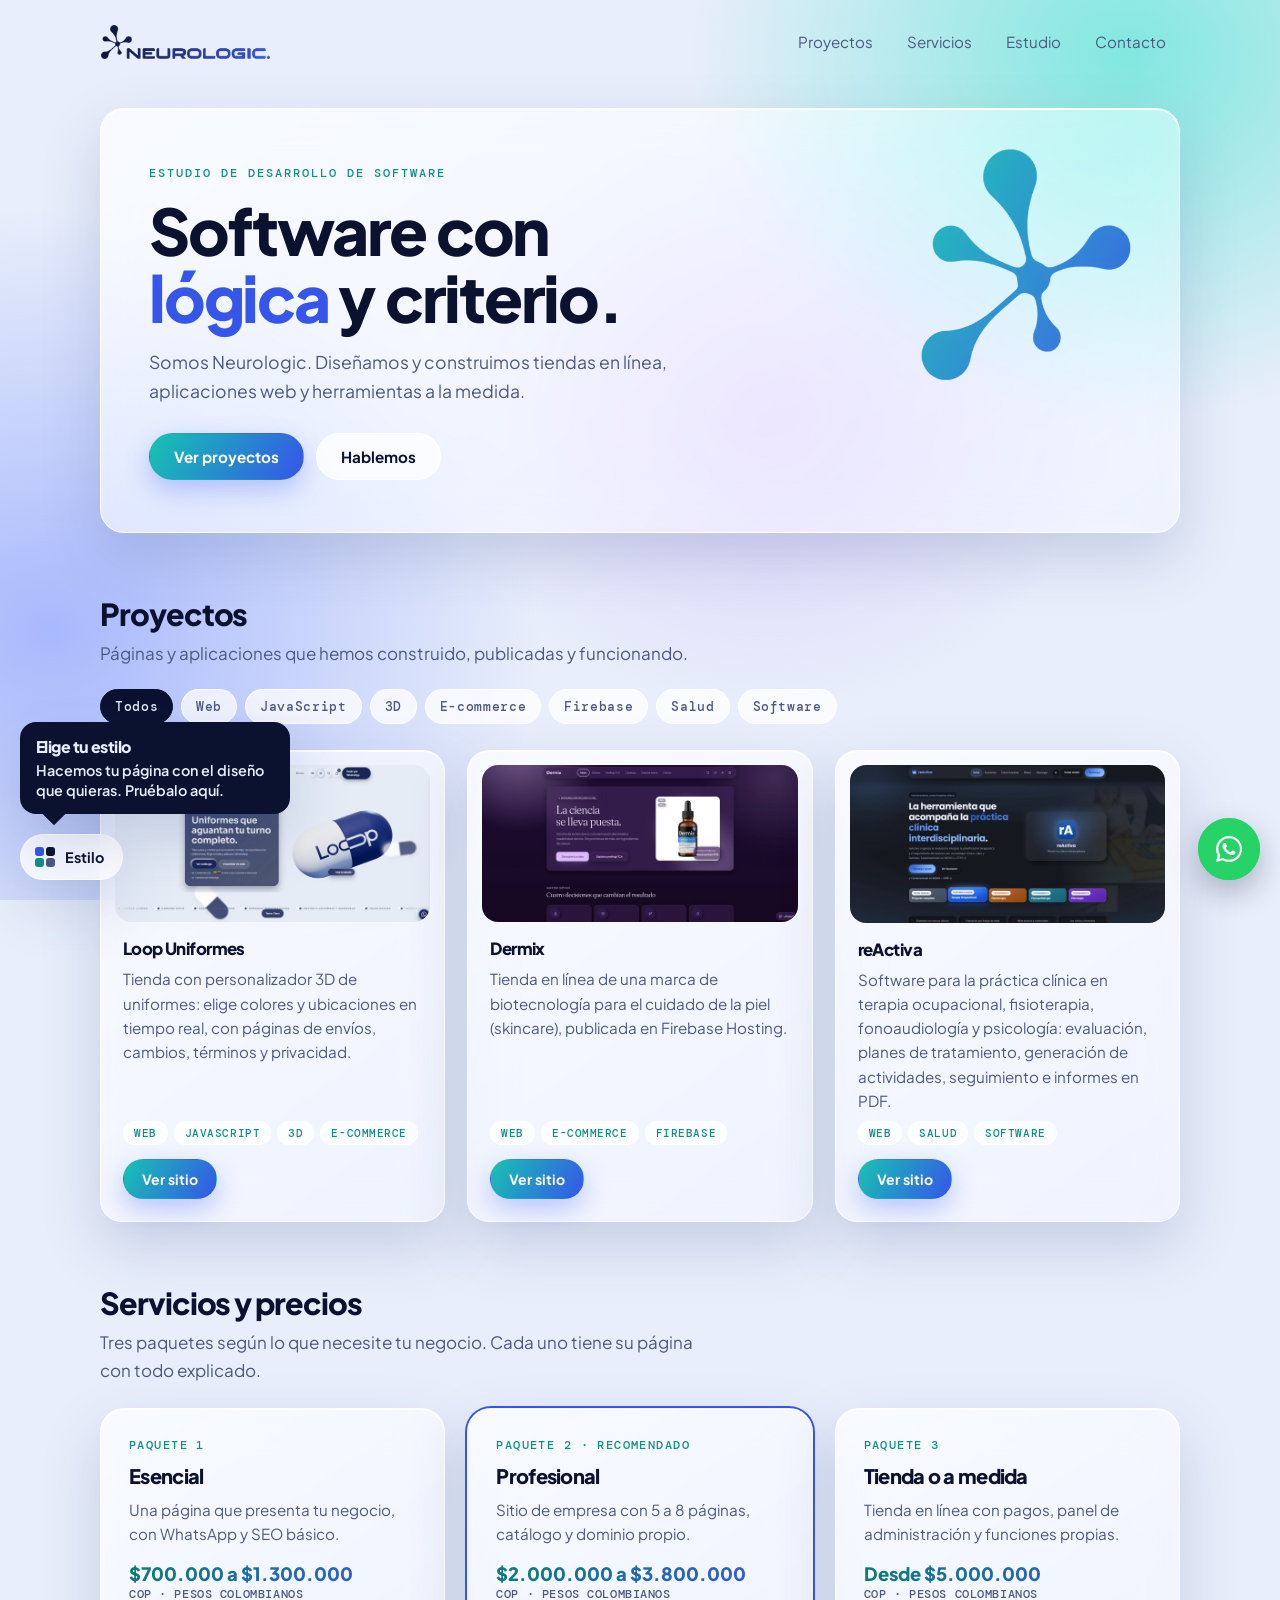
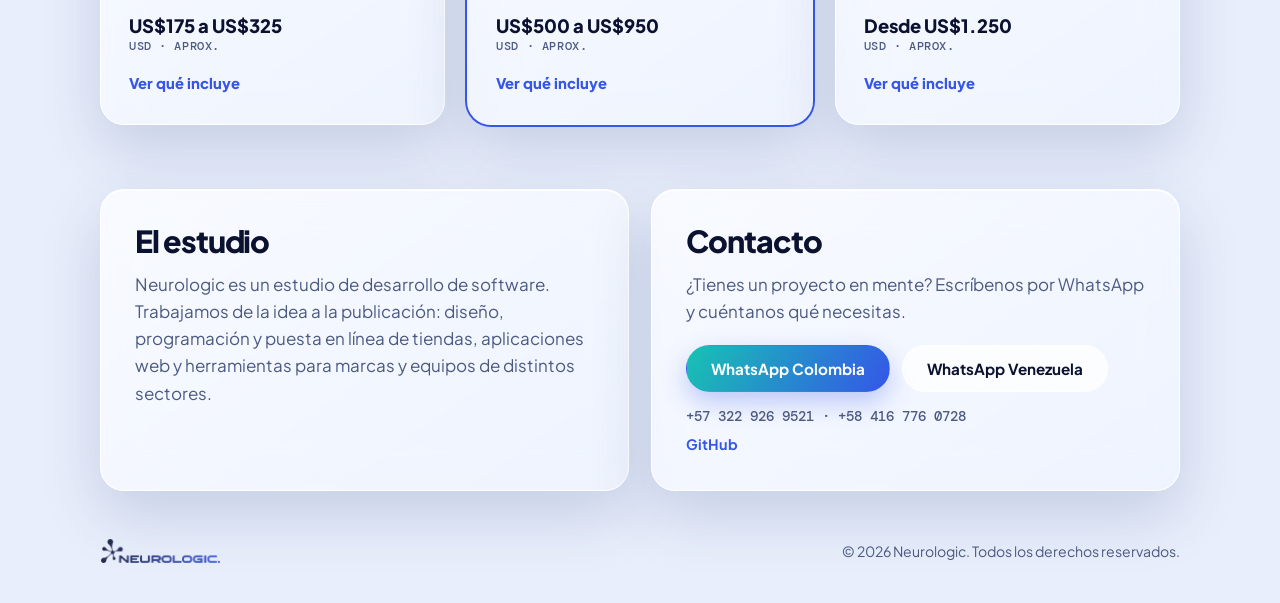
==== commit 6623b3dc: "Aviso de 10 segundos sobre el boton de estilos en computador Co-Authored-By: Claude Sonnet 5.5 <nore" ====
--- a/index.html
+++ b/index.html
@@ -72,13 +72,13 @@
   .top nav a:hover { background: var(--surf); color: var(--ink); }
 
   /* hero */
-  .hero { position: relative; margin-top: 24px; padding: 56px 48px 52px; overflow: hidden; }
+  .hero { --mark-w: clamp(110px, 17vw, 210px); position: relative; margin-top: 24px; padding: 56px calc(var(--mark-w) + 72px) 52px 48px; overflow: hidden; }
   .hero .eb { font: 500 .78rem var(--mono); letter-spacing: .16em; text-transform: uppercase; color: var(--teal-ink); margin-bottom: 16px; }
   .hero h1 { font: var(--dw) var(--h1)/var(--dlh) var(--display); letter-spacing: var(--dl); text-transform: var(--dt); max-width: 13em; text-wrap: balance; }
   .acc { color: var(--blue); }
   .hero p { margin-top: 18px; max-width: 46ch; color: var(--mut); font-size: 1.1rem; }
   .hero .cta { display: flex; flex-wrap: wrap; gap: 12px; margin-top: 28px; }
-  .hero .mark { position: absolute; right: 48px; top: 40px; width: clamp(110px, 17vw, 210px); aspect-ratio: 357/392; background: var(--grad); -webkit-mask: url(assets/icon-black.png) center/contain no-repeat; mask: url(assets/icon-black.png) center/contain no-repeat; opacity: .95; }
+  .hero .mark { position: absolute; right: 48px; top: 40px; width: var(--mark-w); aspect-ratio: 357/392; background: var(--grad); -webkit-mask: url(assets/icon-black.png) center/contain no-repeat; mask: url(assets/icon-black.png) center/contain no-repeat; opacity: .95; }
   .btn { font: 700 .95rem var(--body); padding: 13px 24px; border-radius: var(--rad-btn); border: var(--bw) var(--bs) var(--rim); display: inline-block; transition: transform .2s, box-shadow .2s; }
   .btn:hover { transform: translateY(-2px); }
   .btn.p { background: var(--grad); color: var(--on); border-color: transparent; box-shadow: var(--btn-shadow); }
@@ -165,7 +165,7 @@
   }
   @media (prefers-reduced-motion: reduce) { * { transition: none !important; scroll-behavior: auto !important; } }
 </style>
-<link rel="stylesheet" href="themes.css?v=4">
+<link rel="stylesheet" href="themes.css?v=6">
 </head>
 <body>
 <div class="tick" id="tick" aria-hidden="true"></div>
@@ -257,7 +257,7 @@
 <script src="https://cdnjs.cloudflare.com/ajax/libs/three.js/r128/three.min.js"></script>
 <script src="helix.js?v=4"></script>
 <script src="wa.js"></script>
-<script src="themes.js?v=1"></script>
+<script src="themes.js?v=5"></script>
 <script>
 /* ============================================================
    AGREGA TUS PROYECTOS AQUÍ. Un bloque { ... } por proyecto.
@@ -382,3 +382,8 @@
 
 
 
+
+
+
+
+
--- a/themes.css
+++ b/themes.css
@@ -58,31 +58,36 @@
 .ch-s { left: 0; top: 0; will-change: transform; background: linear-gradient(135deg, #fff, #9AAECF 45%, #16234F 55%, #BFD0EA); clip-path: polygon(50% 0, 60% 40%, 100% 50%, 60% 60%, 50% 100%, 40% 60%, 0 50%, 40% 40%); }
 
 /* ==========================================================================
-   2. ARCADE PIXEL
+   2. ARCADE PIXEL (v2: pantalla de máquina arcade CRT)
    ========================================================================== */
 html[data-theme="arcade"] {
-  --logo-fill: #FFE600;
-  --bg: #0B0B1E; --ink: #F4F4FF; --mut: #9B9BD6; --teal-ink: #FFE600; --blue: #FFE600;
-  --grad: linear-gradient(#FFE600, #FFE600); --on: #0B0B1E; --glass-a: #14143A; --glass-b: #14143A; --rim: #F4F4FF;
-  --shadow: 6px 6px 0 #FF2E9A; --glass-inset: inset 0 0 0 0 transparent; --blur: 0px; --bw: 4px;
-  --rad: 0; --rad-card: 0; --rad-s: 0; --rad-btn: 0; --rad-chip: 0; --surf: #14143A; --surf2: #14143A; --btn-shadow: 4px 4px 0 #00E5FF;
-  --display: 'Press Start 2P', monospace; --body: 'Pixelify Sans', sans-serif; --mono: 'Pixelify Sans', monospace;
-  --dw: 400; --dt: none; --dl: 0; --dlh: 1.4; --h1: clamp(1.1rem, 2.7vw, 2rem); --h2: 1.05rem; --fs: 18px;
-  --price-grad: linear-gradient(#FFE600, #FFE600); --fx: none; --tick-bg: #FFE600; --tick-on: #0B0B1E;
+  --bg: #0A0A14; --ink: #EAFBEF; --mut: #8FBF9F; --teal-ink: #39FF88; --blue: #39FF88; --logo-fill: #39FF88;
+  --grad: linear-gradient(#39FF88, #39FF88); --on: #04140A; --glass-a: #101226; --glass-b: #101226; --rim: #39FF88;
+  --shadow: 6px 6px 0 #FF3D5A; --glass-inset: inset 0 0 0 0 transparent; --blur: 0px; --bw: 3px;
+  --rad: 0; --rad-card: 0; --rad-s: 0; --rad-btn: 0; --rad-chip: 0; --surf: #101226; --surf2: #101226; --btn-shadow: 4px 4px 0 #FFD23F;
+  --display: 'Silkscreen', monospace; --body: 'VT323', monospace; --mono: 'VT323', monospace;
+  --dw: 700; --dt: uppercase; --dl: .02em; --dlh: 1.12; --h1: clamp(1.7rem, 4.2vw, 3.2rem); --h2: 1.5rem; --fs: 22px;
+  --price-grad: linear-gradient(#FFD23F, #FFD23F); --fx: none; --tick-bg: #39FF88; --tick-on: #04140A;
   color-scheme: dark;
 }
-html[data-theme="arcade"] .body h3, html[data-theme="arcade"] .plan h3, html[data-theme="arcade"] .lb-bar h3 { font-size: .72rem; line-height: 1.5; }
-html[data-theme="arcade"] .plan .pp b { font-size: .8rem; line-height: 1.5; }
-html[data-theme="arcade"] .btn { font-family: 'Press Start 2P', monospace; font-size: .6rem; padding: 15px 16px; }
-html[data-theme="arcade"] .filters button, html[data-theme="arcade"] .tags span { border-width: 2px; }
-html[data-theme="arcade"] .hero .eb { font-size: .9rem; }
-html[data-theme="arcade"] .hero h1 { max-width: 15em; }
+html[data-theme="arcade"] body { line-height: 1.3; }
+html[data-theme="arcade"] h1, html[data-theme="arcade"] h2 { text-shadow: 3px 3px 0 #FF3D5A; }
+html[data-theme="arcade"] .hero h1 { max-width: 12em; }
+html[data-theme="arcade"] .hero .eb, html[data-theme="arcade"] .plan .pn, html[data-theme="arcade"] .plan .pp small { font-size: 1rem; letter-spacing: .1em; }
+html[data-theme="arcade"] .body h3, html[data-theme="arcade"] .plan h3, html[data-theme="arcade"] .lb-bar h3 { font-size: 1rem; line-height: 1.3; }
+html[data-theme="arcade"] .plan .pp b { font-size: 1.05rem; line-height: 1.3; }
+html[data-theme="arcade"] .btn { font-family: 'Silkscreen', monospace; font-weight: 700; font-size: .85rem; padding: 12px 20px; text-transform: uppercase; letter-spacing: .06em; }
 html[data-theme="arcade"] .btn:hover { transform: translate(-2px, -2px); }
+html[data-theme="arcade"] .filters button, html[data-theme="arcade"] .tags span { border-width: 2px; font-size: 1rem; }
+html[data-theme="arcade"] .hero p, html[data-theme="arcade"] .sub, html[data-theme="arcade"] .body p, html[data-theme="arcade"] .plan p { font-size: 1.12rem; }
 .ar-st { left: 0; right: 0; top: -100px; bottom: -100px; will-change: background-position; }
-.ar-coin { left: 0; top: 0; width: 24px; height: 24px; background: #FFE600; box-shadow: 0 0 0 4px #FF9B1F; will-change: transform; }
-.ar-heart { left: 0; top: 0; width: 12px; height: 12px; background: #FF2E9A; box-shadow: 18px 0 #FF2E9A, 36px 0 #FF2E9A; will-change: transform; }
-.ar-ic { left: 0; top: 0; width: 70px; aspect-ratio: 357/392; background: #00E5FF; -webkit-mask: url(assets/icon-black.png) center/contain no-repeat; mask: url(assets/icon-black.png) center/contain no-repeat; filter: drop-shadow(4px 4px 0 #FF2E9A); will-change: transform; opacity: .9; }
-.ar-hud { left: 14px; bottom: 80px; font: 10px/2 'Press Start 2P', monospace; color: #FFE600; text-shadow: 2px 2px 0 #FF2E9A; white-space: pre; }
+.ar-inv { left: 0; top: 0; will-change: transform; }
+.ar-inv svg { position: absolute; display: block; }
+.ar-ship { left: 0; top: 0; width: 56px; aspect-ratio: 357/392; background: #39FF88; -webkit-mask: url(assets/icon-black.png) center/contain no-repeat; mask: url(assets/icon-black.png) center/contain no-repeat; filter: drop-shadow(3px 3px 0 #FF3D5A); will-change: transform; }
+.ar-bul { left: 0; top: 0; width: 5px; height: 16px; background: #FFD23F; box-shadow: 0 0 8px #FFD23F; will-change: transform; }
+.ar-crt { inset: 0; background: repeating-linear-gradient(0deg, rgba(0,0,0,.2) 0 1px, transparent 1px 3px), radial-gradient(ellipse at 50% 45%, transparent 58%, rgba(0,0,0,.6) 100%); }
+.ar-hud { left: 14px; bottom: 80px; font: 20px/1.2 'VT323', monospace; color: #FFD23F; text-shadow: 2px 2px 0 #FF3D5A; white-space: pre; letter-spacing: .06em; }
+.ar-coin { right: 16px; top: 46px; font: 18px 'Silkscreen', monospace; color: #39FF88; text-shadow: 2px 2px 0 #04140A; }
 
 /* ==========================================================================
    3. RISO PRINT
@@ -248,3 +253,16 @@
 
 
 @media (max-width: 720px) { .ar-hud, .hu-tele { display: none; } }
+
+
+/* ---------- aviso inicial del botón de estilos (solo escritorio, 10 s) ---------- */
+#tm .thint { position: absolute; left: 0; bottom: 66px; width: 270px; padding: 14px 16px; border-radius: var(--rad-s); background: var(--ink); color: var(--bg); font: 600 .9rem/1.35 var(--body); text-transform: none; letter-spacing: 0; box-shadow: var(--shadow); opacity: 0; transform: translateY(8px); pointer-events: none; transition: opacity .4s, transform .4s; }
+#tm .thint b { display: block; font: var(--dw) 1rem var(--display); text-transform: var(--dt); letter-spacing: var(--dl); margin-bottom: 4px; }
+#tm .thint::after { content: ""; position: absolute; left: 26px; bottom: -8px; width: 16px; height: 16px; background: var(--ink); transform: rotate(45deg); }
+#tm.hint .thint { opacity: 1; transform: none; pointer-events: auto; cursor: pointer; animation: thbob 1.6s ease-in-out infinite; }
+#tm.open .thint { opacity: 0; pointer-events: none; animation: none; }
+#tm.hint .tbtn { animation: tmpulse 1.5s ease-out infinite; }
+@keyframes tmpulse { 0% { box-shadow: 0 0 0 0 var(--blue), var(--shadow); } 70% { box-shadow: 0 0 0 18px rgba(0,0,0,0), var(--shadow); } 100% { box-shadow: 0 0 0 0 rgba(0,0,0,0), var(--shadow); } }
+@keyframes thbob { 0%, 100% { transform: translateY(0); } 50% { transform: translateY(-5px); } }
+@media (prefers-reduced-motion: reduce) { #tm.hint .tbtn, #tm.hint .thint { animation: none; } }
+@media (max-width: 899px), (hover: none) { #tm .thint { display: none; } }
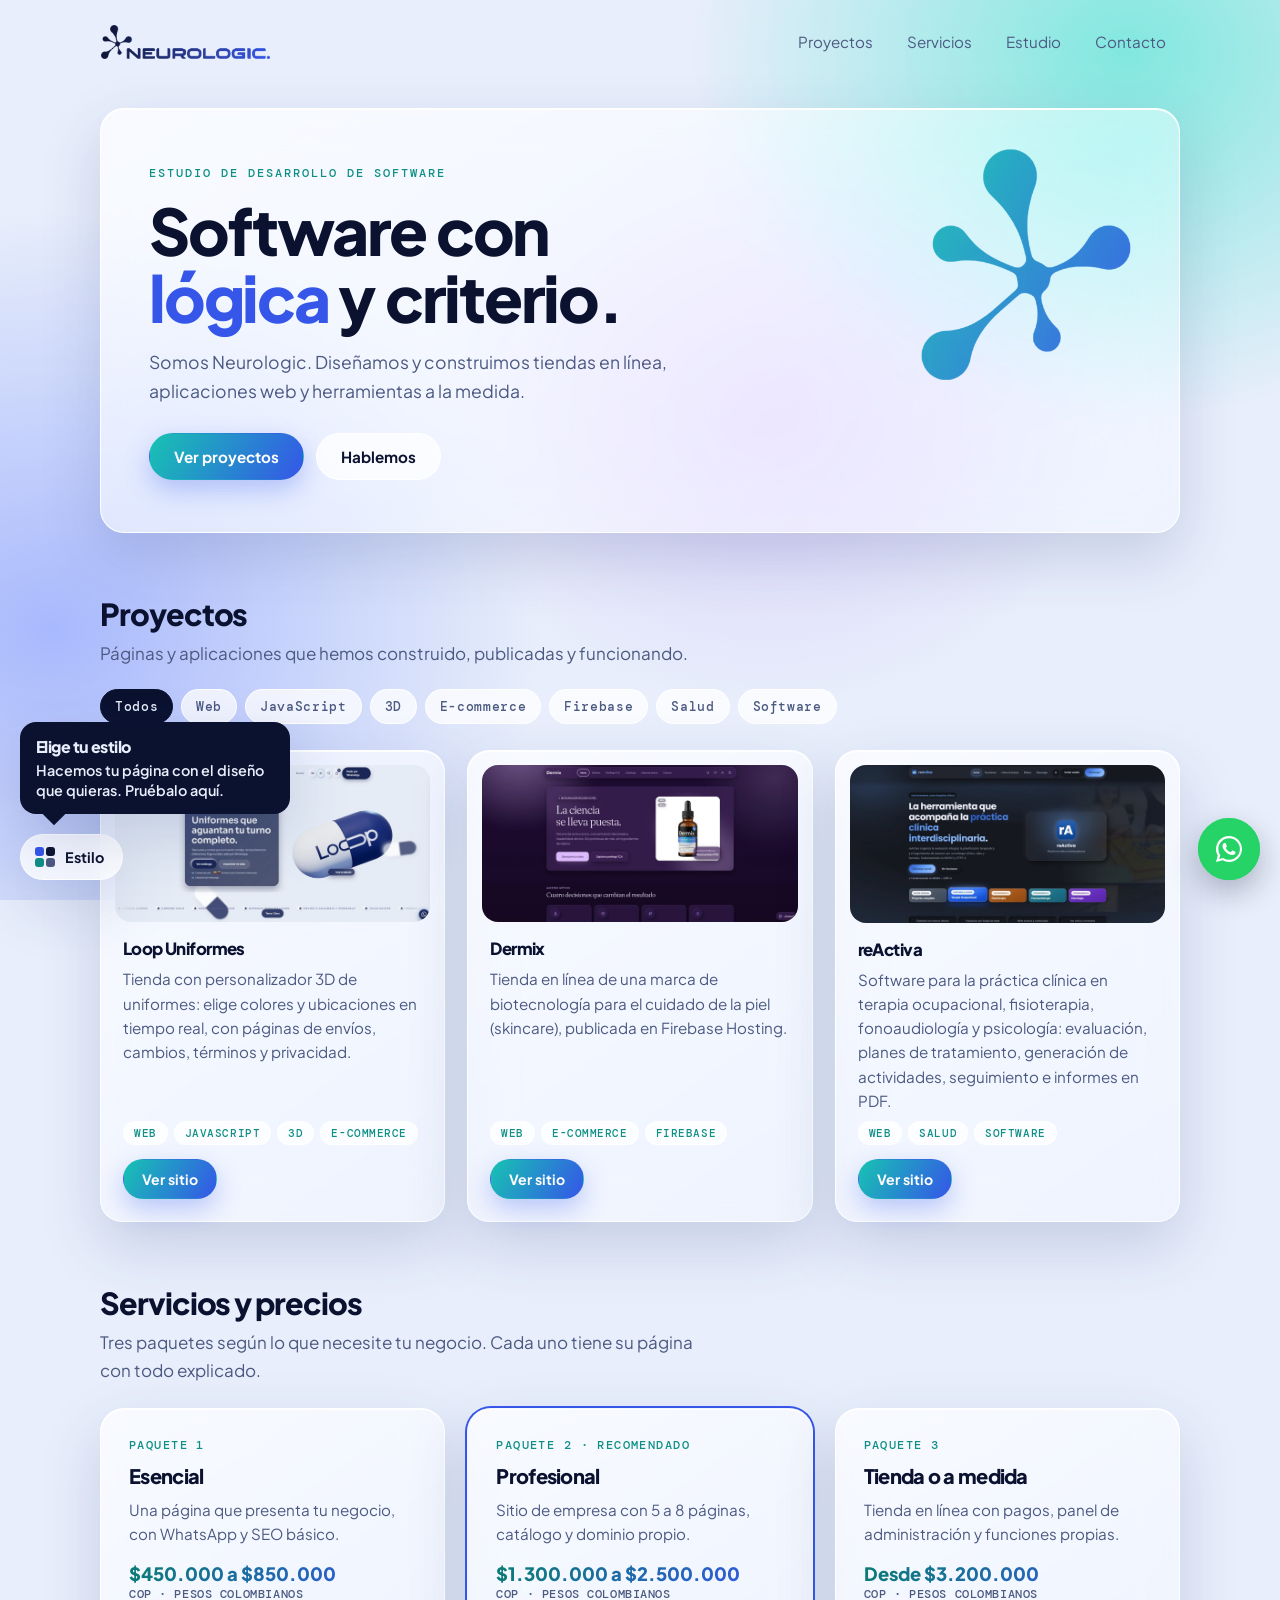
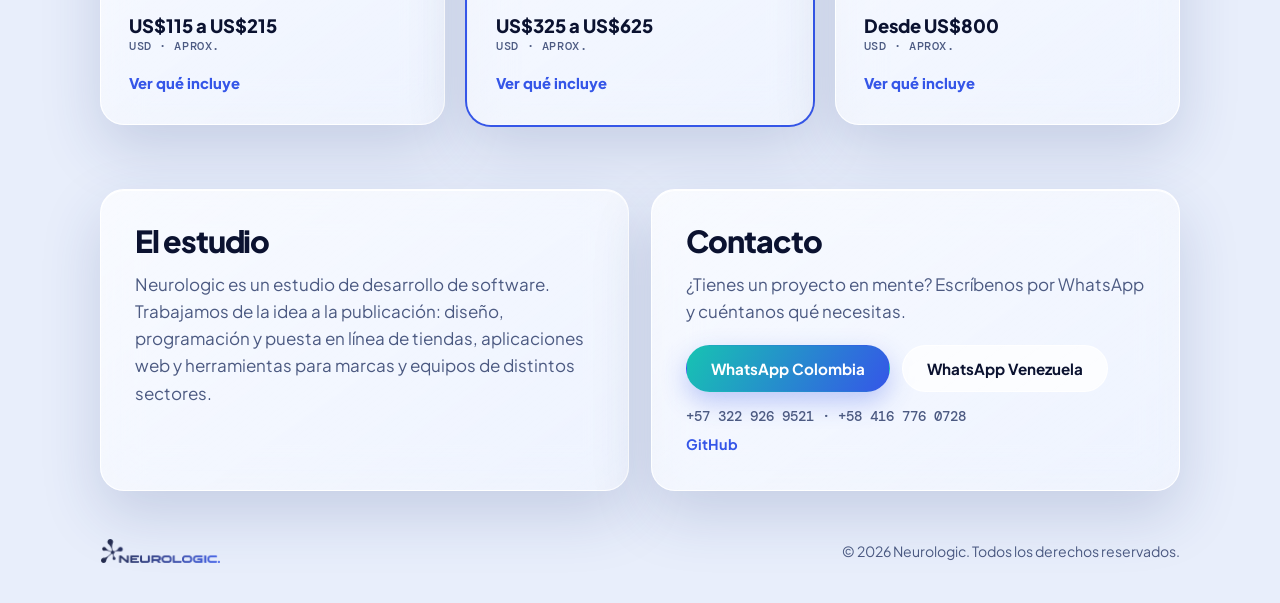
==== commit bb98d401: "Bajar precios de los tres paquetes Co-Authored-By: Claude Sonnet 5.5 <noreply@anthropic.com>" ====
--- a/index.html
+++ b/index.html
@@ -201,19 +201,19 @@
       <a class="plan glass" href="paquetes/esencial.html">
         <span class="pn">Paquete 1</span><h3>Esencial</h3>
         <p>Una página que presenta tu negocio, con WhatsApp y SEO básico.</p>
-        <div class="pp"><b>$700.000 a $1.300.000</b><small>COP · pesos colombianos</small><b class="u">US$175 a US$325</b><small>USD · aprox.</small></div>
+        <div class="pp"><b>$450.000 a $850.000</b><small>COP · pesos colombianos</small><b class="u">US$115 a US$215</b><small>USD · aprox.</small></div>
         <span class="more">Ver qué incluye</span>
       </a>
       <a class="plan glass feat" href="paquetes/profesional.html">
         <span class="pn">Paquete 2 · Recomendado</span><h3>Profesional</h3>
         <p>Sitio de empresa con 5 a 8 páginas, catálogo y dominio propio.</p>
-        <div class="pp"><b>$2.000.000 a $3.800.000</b><small>COP · pesos colombianos</small><b class="u">US$500 a US$950</b><small>USD · aprox.</small></div>
+        <div class="pp"><b>$1.300.000 a $2.500.000</b><small>COP · pesos colombianos</small><b class="u">US$325 a US$625</b><small>USD · aprox.</small></div>
         <span class="more">Ver qué incluye</span>
       </a>
       <a class="plan glass" href="paquetes/tienda.html">
         <span class="pn">Paquete 3</span><h3>Tienda o a medida</h3>
         <p>Tienda en línea con pagos, panel de administración y funciones propias.</p>
-        <div class="pp"><b>Desde $5.000.000</b><small>COP · pesos colombianos</small><b class="u">Desde US$1.250</b><small>USD · aprox.</small></div>
+        <div class="pp"><b>Desde $3.200.000</b><small>COP · pesos colombianos</small><b class="u">Desde US$800</b><small>USD · aprox.</small></div>
         <span class="more">Ver qué incluye</span>
       </a>
     </div>
@@ -387,3 +387,4 @@
 
 
 
+
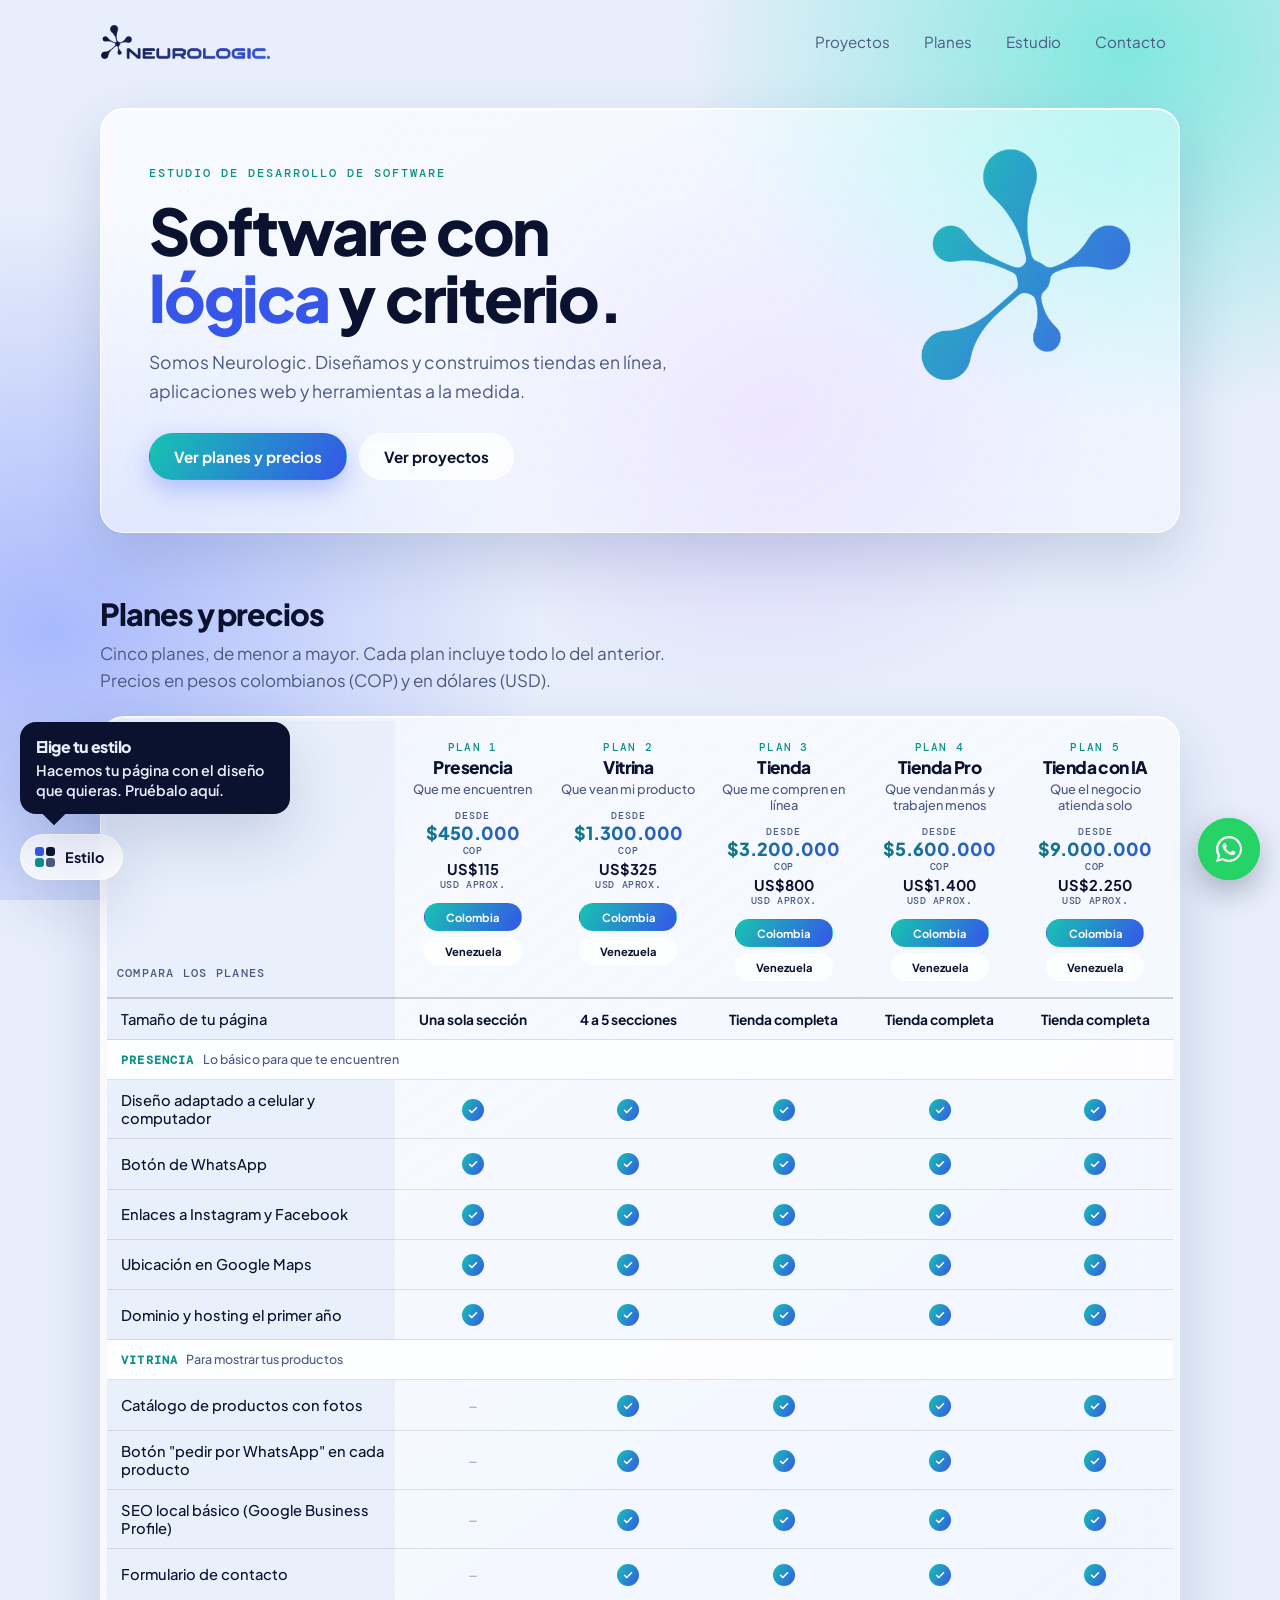
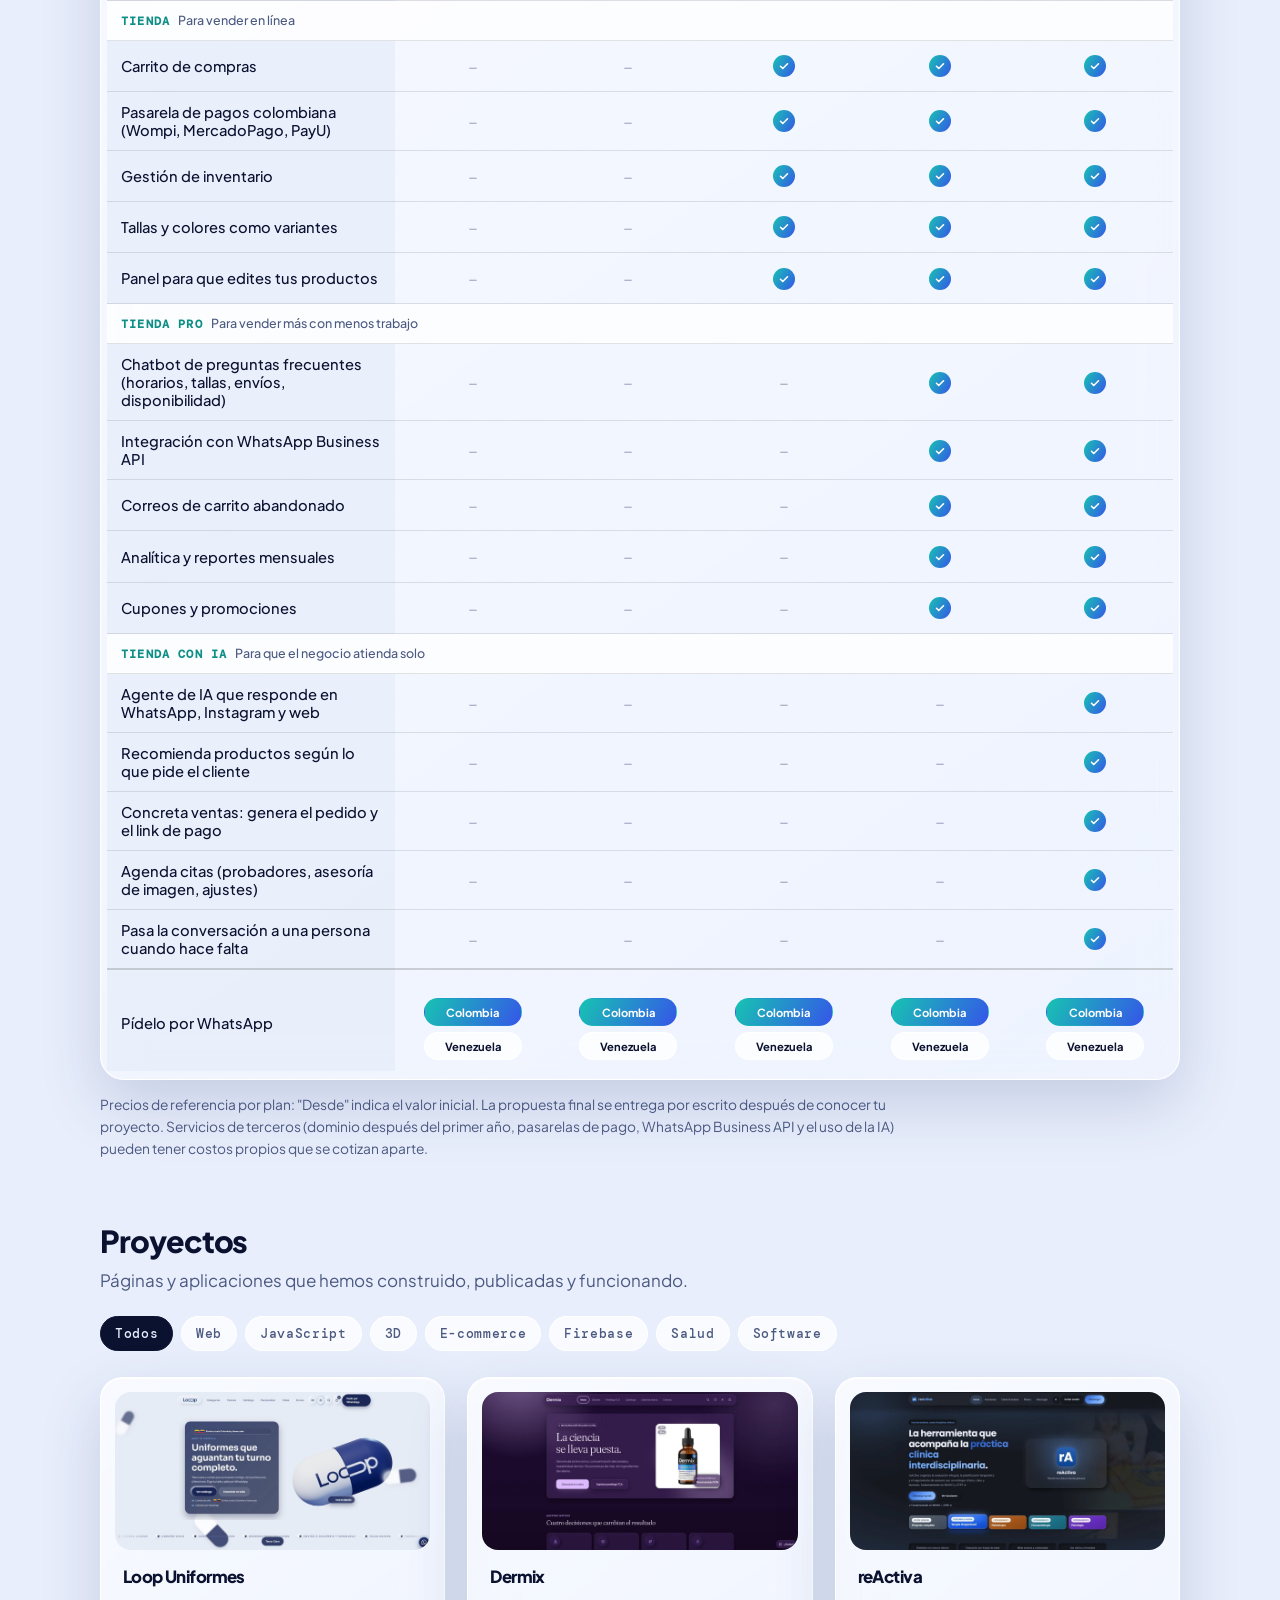
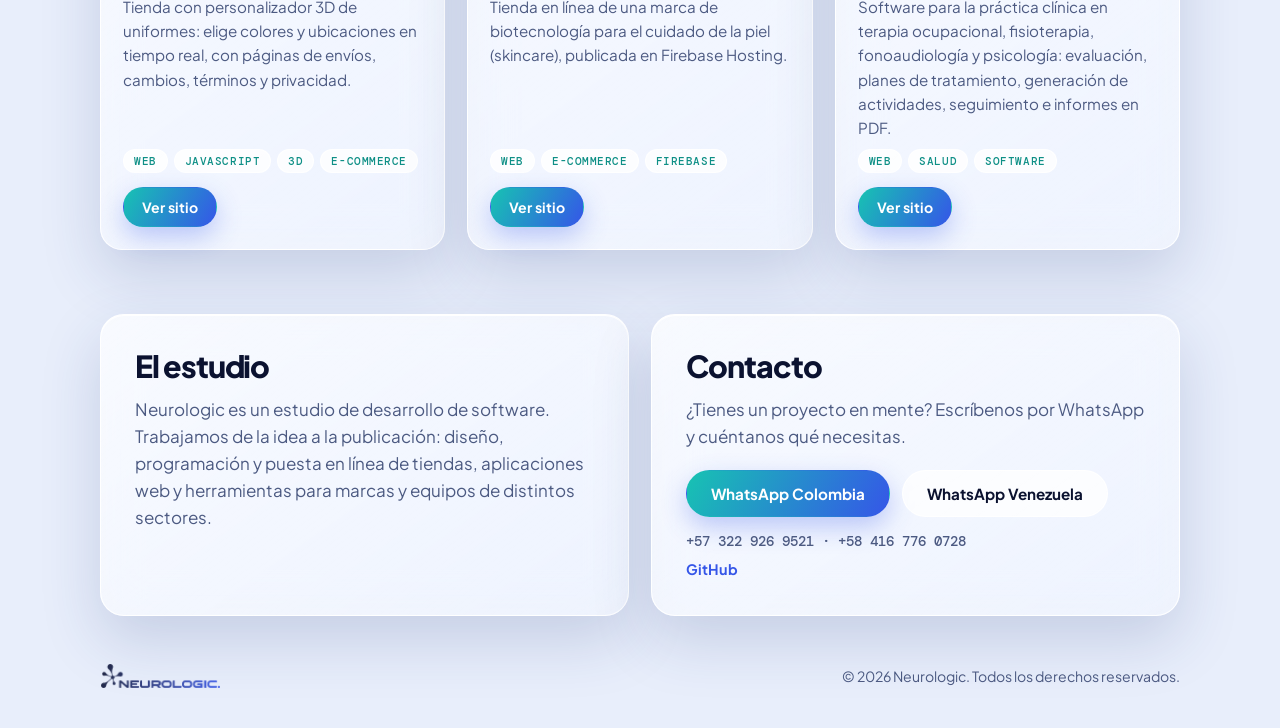
==== commit 4ea7f8f8: "Tabla comparativa de 5 planes con precios en COP y USD, debajo de la portada Co-Authored-By: Claude " ====
--- a/index.html
+++ b/index.html
@@ -128,7 +128,40 @@
   .links { display: flex; gap: 10px; margin-top: 6px; }
   .links .btn { padding: 10px 18px; font-size: .88rem; }
 
-  /* servicios */
+
+  /* planes: tabla comparativa */
+  .cmp { margin-top: 22px; overflow-x: auto; padding: 4px 6px 8px; -webkit-overflow-scrolling: touch; }
+  .cmp table { width: 100%; min-width: 960px; border-collapse: separate; border-spacing: 0; table-layout: fixed; }
+  .cmp thead th:first-child, .cmp th.row { width: 27%; }
+  .cmp th, .cmp td { padding: 11px 10px; text-align: center; border-bottom: 1px solid rgba(128,128,128,.22); }
+  .cmp thead th { vertical-align: top; padding: 20px 10px 16px; border-bottom: 2px solid rgba(128,128,128,.35); font-weight: 400; }
+  .cmp thead th:first-child, .cmp th.row { text-align: left; position: sticky; left: 0; z-index: 2; background: color-mix(in srgb, var(--bg) 94%, transparent); }
+  .cmp thead th:first-child { font: 500 .78rem var(--mono); letter-spacing: .1em; text-transform: uppercase; color: var(--mut); vertical-align: bottom; min-width: 250px; }
+  .cmp th.row { font: 500 .92rem var(--body); color: var(--ink); padding-left: 14px; min-width: 250px; max-width: 300px; }
+  .cmp .pn { display: block; font: 500 .66rem var(--mono); letter-spacing: .12em; text-transform: uppercase; color: var(--teal-ink); }
+  .cmp .nm { display: block; font: var(--dw) 1.08rem var(--display); text-transform: var(--dt); letter-spacing: var(--dl); margin-top: 2px; }
+  .cmp .tl { display: block; font: 500 .8rem var(--body); color: var(--mut); margin: 3px 0 12px; }
+  .cmp .from { display: block; font: 500 .64rem var(--mono); letter-spacing: .1em; text-transform: uppercase; color: var(--mut); }
+  .cmp .cop { display: block; font: var(--dw) 1.12rem var(--display); background: var(--price-grad); -webkit-background-clip: text; background-clip: text; color: transparent; line-height: 1.25; }
+  .cmp .usd { display: block; font: 700 .92rem var(--body); color: var(--ink); margin-top: 3px; }
+  .cmp .cur { display: block; font: 500 .62rem var(--mono); letter-spacing: .06em; text-transform: uppercase; color: var(--mut); }
+  .cmp .ask { display: flex; flex-direction: column; align-items: center; gap: 6px; margin-top: 12px; }
+  .cmp .ask a { font: 700 .7rem var(--body); padding: 6px 10px; border-radius: var(--rad-chip); border: var(--bw) var(--bs) var(--rim); background: var(--surf2); color: var(--ink); white-space: nowrap; min-width: 98px; text-align: center; transition: transform .15s; }
+  .cmp .ask a:hover { transform: translateY(-2px); }
+  .cmp .ask a.p { background: var(--grad); color: var(--on); border-color: transparent; }
+  .cmp tr.grp td { background: var(--surf); text-align: left; font: 700 .74rem var(--mono); letter-spacing: .1em; text-transform: uppercase; color: var(--teal-ink); padding: 11px 14px; border-bottom: 1px solid rgba(128,128,128,.22); }
+  .cmp tr.grp td small { font: 500 .78rem var(--body); letter-spacing: 0; text-transform: none; color: var(--mut); margin-left: 8px; }
+  .cmp td.txt { font: 700 .86rem var(--body); color: var(--ink); }
+  .cmp .ck { display: inline-grid; place-items: center; width: 22px; height: 22px; border-radius: 50%; background: var(--grad); }
+  .cmp .ck svg { width: 12px; height: 12px; stroke: var(--on); fill: none; stroke-width: 3.2; stroke-linecap: round; stroke-linejoin: round; }
+  .cmp .no { color: var(--mut); opacity: .45; font-size: 1.1rem; }
+  .cmp tbody tr:last-child td, .cmp tbody tr:last-child th { border-bottom: 0; }
+  .cmp tfoot td, .cmp tfoot th { border-bottom: 0; border-top: 2px solid rgba(128,128,128,.35); padding-top: 16px; }
+  .cmp-hint { display: none; margin-top: 14px; font: 500 .8rem var(--mono); color: var(--teal-ink); }
+  .cmp-note { margin-top: 14px; font-size: .86rem; color: var(--mut); max-width: 80ch; }
+  @media (max-width: 960px) { .cmp-hint { display: block; } .cmp table { min-width: 880px; } .cmp thead th:first-child, .cmp th.row { width: 138px; min-width: 138px; max-width: 138px; font-size: .8rem; padding-left: 10px; } .cmp thead th:first-child { font-size: .66rem; } }
+
+  /* servicios (antiguo) */
   .plans { display: grid; grid-template-columns: repeat(auto-fit, minmax(280px, 1fr)); gap: 22px; margin-top: 24px; }
   .plan { padding: 28px; display: flex; flex-direction: column; gap: 10px; transition: transform .25s; }
   .plan:hover { transform: translateY(-5px); }
@@ -165,7 +198,7 @@
   }
   @media (prefers-reduced-motion: reduce) { * { transition: none !important; scroll-behavior: auto !important; } }
 </style>
-<link rel="stylesheet" href="themes.css?v=6">
+<link rel="stylesheet" href="themes.css?v=8">
 </head>
 <body>
 <div class="tick" id="tick" aria-hidden="true"></div>
@@ -175,7 +208,7 @@
 <div class="wrap">
   <header class="top">
     <a href="#" aria-label="Neurologic, inicio"><span class="logo" role="img" aria-label="Neurologic"></span></a>
-    <nav aria-label="Principal"><a href="#proyectos">Proyectos</a><a href="#servicios">Servicios</a><a href="#estudio">Estudio</a><a href="#contacto">Contacto</a></nav>
+    <nav aria-label="Principal"><a href="#proyectos">Proyectos</a><a href="#servicios">Planes</a><a href="#estudio">Estudio</a><a href="#contacto">Contacto</a></nav>
   </header>
 
   <section class="hero glass">
@@ -183,7 +216,18 @@
     <div class="eb">Estudio de desarrollo de software</div>
     <h1>Software con <span class="acc">lógica</span> y criterio.</h1>
     <p>Somos Neurologic. Diseñamos y construimos tiendas en línea, aplicaciones web y herramientas a la medida.</p>
-    <div class="cta"><a class="btn p" href="#proyectos">Ver proyectos</a><a class="btn s" href="#contacto">Hablemos</a></div>
+    <div class="cta"><a class="btn p" href="#servicios">Ver planes y precios</a><a class="btn s" href="#proyectos">Ver proyectos</a></div>
+  </section>
+
+  <!-- Planes: edita PLANS y FEATS en el script de abajo -->
+  <section class="block" id="servicios">
+    <h2>Planes y precios</h2>
+    <p class="sub">Cinco planes, de menor a mayor. Cada plan incluye todo lo del anterior. Precios en pesos colombianos (COP) y en dólares (USD).</p>
+    <p class="cmp-hint" aria-hidden="true">Desliza para ver todos los planes →</p>
+    <div class="cmp glass" role="region" aria-label="Comparación de los cinco planes" tabindex="0">
+      <table id="cmp"></table>
+    </div>
+    <p class="cmp-note">Precios de referencia por plan: "Desde" indica el valor inicial. La propuesta final se entrega por escrito después de conocer tu proyecto. Servicios de terceros (dominio después del primer año, pasarelas de pago, WhatsApp Business API y el uso de la IA) pueden tener costos propios que se cotizan aparte.</p>
   </section>
 
   <section class="block" id="proyectos">
@@ -191,32 +235,6 @@
     <p class="sub">Páginas y aplicaciones que hemos construido, publicadas y funcionando.</p>
     <div class="filters" id="filters" role="group" aria-label="Filtrar por categoría"></div>
     <div class="grid" id="grid"></div>
-  </section>
-
-  <!-- Precios: mantenerlos iguales a los de paquetes/pkg.js -->
-  <section class="block" id="servicios">
-    <h2>Servicios y precios</h2>
-    <p class="sub">Tres paquetes según lo que necesite tu negocio. Cada uno tiene su página con todo explicado.</p>
-    <div class="plans">
-      <a class="plan glass" href="paquetes/esencial.html">
-        <span class="pn">Paquete 1</span><h3>Esencial</h3>
-        <p>Una página que presenta tu negocio, con WhatsApp y SEO básico.</p>
-        <div class="pp"><b>$450.000 a $850.000</b><small>COP · pesos colombianos</small><b class="u">US$115 a US$215</b><small>USD · aprox.</small></div>
-        <span class="more">Ver qué incluye</span>
-      </a>
-      <a class="plan glass feat" href="paquetes/profesional.html">
-        <span class="pn">Paquete 2 · Recomendado</span><h3>Profesional</h3>
-        <p>Sitio de empresa con 5 a 8 páginas, catálogo y dominio propio.</p>
-        <div class="pp"><b>$1.300.000 a $2.500.000</b><small>COP · pesos colombianos</small><b class="u">US$325 a US$625</b><small>USD · aprox.</small></div>
-        <span class="more">Ver qué incluye</span>
-      </a>
-      <a class="plan glass" href="paquetes/tienda.html">
-        <span class="pn">Paquete 3</span><h3>Tienda o a medida</h3>
-        <p>Tienda en línea con pagos, panel de administración y funciones propias.</p>
-        <div class="pp"><b>Desde $3.200.000</b><small>COP · pesos colombianos</small><b class="u">Desde US$800</b><small>USD · aprox.</small></div>
-        <span class="more">Ver qué incluye</span>
-      </a>
-    </div>
   </section>
 
   <section class="block" id="estudio">
@@ -365,6 +383,52 @@
     filters.appendChild(b);
   });
 }
+
+/* ============================================================
+   PLANES Y PRECIOS. Edita aquí: nombre, frase, precio y qué incluye.
+   cop / usd son el precio inicial ("Desde"). Cada plan incluye los del anterior.
+   ============================================================ */
+const PLANS = [
+  { name: "Presencia",    tag: "Que me encuentren",            cop: "$450.000",   usd: "US$115" },
+  { name: "Vitrina",      tag: "Que vean mi producto",         cop: "$1.300.000", usd: "US$325" },
+  { name: "Tienda",       tag: "Que me compren en línea",      cop: "$3.200.000", usd: "US$800" },
+  { name: "Tienda Pro",   tag: "Que vendan más y trabajen menos", cop: "$5.600.000", usd: "US$1.400" },
+  { name: "Tienda con IA", tag: "Que el negocio atienda solo", cop: "$9.000.000", usd: "US$2.250" }
+];
+// "from" = primer plan (1 a 5) que incluye cada función
+const FEATS = [
+  { title: "Tamaño de tu página", text: ["Una sola sección", "4 a 5 secciones", "Tienda completa", "Tienda completa", "Tienda completa"] },
+  { title: "Presencia", sub: "Lo básico para que te encuentren", from: 1, items: [
+    "Diseño adaptado a celular y computador", "Botón de WhatsApp", "Enlaces a Instagram y Facebook", "Ubicación en Google Maps", "Dominio y hosting el primer año" ] },
+  { title: "Vitrina", sub: "Para mostrar tus productos", from: 2, items: [
+    "Catálogo de productos con fotos", "Botón \"pedir por WhatsApp\" en cada producto", "SEO local básico (Google Business Profile)", "Formulario de contacto" ] },
+  { title: "Tienda", sub: "Para vender en línea", from: 3, items: [
+    "Carrito de compras", "Pasarela de pagos colombiana (Wompi, MercadoPago, PayU)", "Gestión de inventario", "Tallas y colores como variantes", "Panel para que edites tus productos" ] },
+  { title: "Tienda Pro", sub: "Para vender más con menos trabajo", from: 4, items: [
+    "Chatbot de preguntas frecuentes (horarios, tallas, envíos, disponibilidad)", "Integración con WhatsApp Business API", "Correos de carrito abandonado", "Analítica y reportes mensuales", "Cupones y promociones" ] },
+  { title: "Tienda con IA", sub: "Para que el negocio atienda solo", from: 5, items: [
+    "Agente de IA que responde en WhatsApp, Instagram y web", "Recomienda productos según lo que pide el cliente", "Concreta ventas: genera el pedido y el link de pago", "Agenda citas (probadores, asesoría de imagen, ajustes)", "Pasa la conversación a una persona cuando hace falta" ] }
+];
+const CHECK = '<span class="ck" role="img" aria-label="Incluido"><svg viewBox="0 0 24 24"><path d="M5 12.5l4.5 4.5L19 7.5"/></svg></span>';
+const NO = '<span class="no" role="img" aria-label="No incluido">\u2013</span>';
+function waPlan(num, name) { return "https://wa.me/" + num + "?text=" + encodeURIComponent("Hola Neurologic, me interesa el plan " + name + "."); }
+function askBtns(pl) {
+  return '<span class="ask"><a class="p" href="' + waPlan("573229269521", pl.name) + '" target="_blank" rel="noopener">Colombia</a><a href="' + waPlan("584167760728", pl.name) + '" target="_blank" rel="noopener">Venezuela</a></span>';
+}
+function renderPlans() {
+  const el = document.getElementById("cmp"); if (!el) return;
+  let h = '<thead><tr><th scope="col">Compara los planes</th>' + PLANS.map((pl, i) =>
+    '<th scope="col"><span class="pn">Plan ' + (i + 1) + '</span><span class="nm">' + esc(pl.name) + '</span><span class="tl">' + esc(pl.tag) + '</span>' +
+    '<span class="from">Desde</span><span class="cop">' + esc(pl.cop) + '</span><span class="cur">COP</span><span class="usd">' + esc(pl.usd) + '</span><span class="cur">USD aprox.</span>' + askBtns(pl) + '</th>').join("") + '</tr></thead><tbody>';
+  FEATS.forEach(g => {
+    if (g.text) { h += '<tr><th class="row" scope="row">' + esc(g.title) + '</th>' + g.text.map(x => '<td class="txt">' + esc(x) + '</td>').join("") + '</tr>'; return; }
+    h += '<tr class="grp"><td colspan="6">' + esc(g.title) + '<small>' + esc(g.sub) + '</small></td></tr>';
+    g.items.forEach(it => { h += '<tr><th class="row" scope="row">' + esc(it) + '</th>' + PLANS.map((_, i) => '<td>' + (i + 1 >= g.from ? CHECK : NO) + '</td>').join("") + '</tr>'; });
+  });
+  h += '</tbody><tfoot><tr><th class="row" scope="row">Pídelo por WhatsApp</th>' + PLANS.map(pl => '<td>' + askBtns(pl) + '</td>').join("") + '</tr></tfoot>';
+  el.innerHTML = h;
+}
+renderPlans();
 document.getElementById("y").textContent = new Date().getFullYear();
 renderFilters(); render();
 </script>
@@ -388,3 +452,7 @@
 
 
 
+
+
+
+
--- a/themes.css
+++ b/themes.css
@@ -266,3 +266,14 @@
 @keyframes thbob { 0%, 100% { transform: translateY(0); } 50% { transform: translateY(-5px); } }
 @media (prefers-reduced-motion: reduce) { #tm.hint .tbtn, #tm.hint .thint { animation: none; } }
 @media (max-width: 899px), (hover: none) { #tm .thint { display: none; } }
+
+/* tabla de planes: ajustes para tipografías muy anchas */
+html[data-theme="arcade"] .cmp .nm { font-size: .8rem; }
+html[data-theme="arcade"] .cmp .cop { font-size: .78rem; line-height: 1.5; }
+html[data-theme="arcade"] .cmp .usd { font-size: 1.15rem; }
+html[data-theme="arcade"] .cmp .tl, html[data-theme="arcade"] .cmp th.row { font-size: 1.05rem; }
+html[data-theme="arcade"] .cmp .ask a { font: 700 .62rem 'Silkscreen', monospace; }
+html[data-theme="chrome"] .cmp .nm { font-size: .78rem; }
+html[data-theme="chrome"] .cmp .cop { font-size: .92rem; }
+html[data-theme="hud"] .cmp .cop, html[data-theme="hud"] .cmp .nm { letter-spacing: .02em; }
+html[data-theme="arcade"] .cmp .usd, html[data-theme="arcade"] .cmp td.txt { font-weight: 400; }
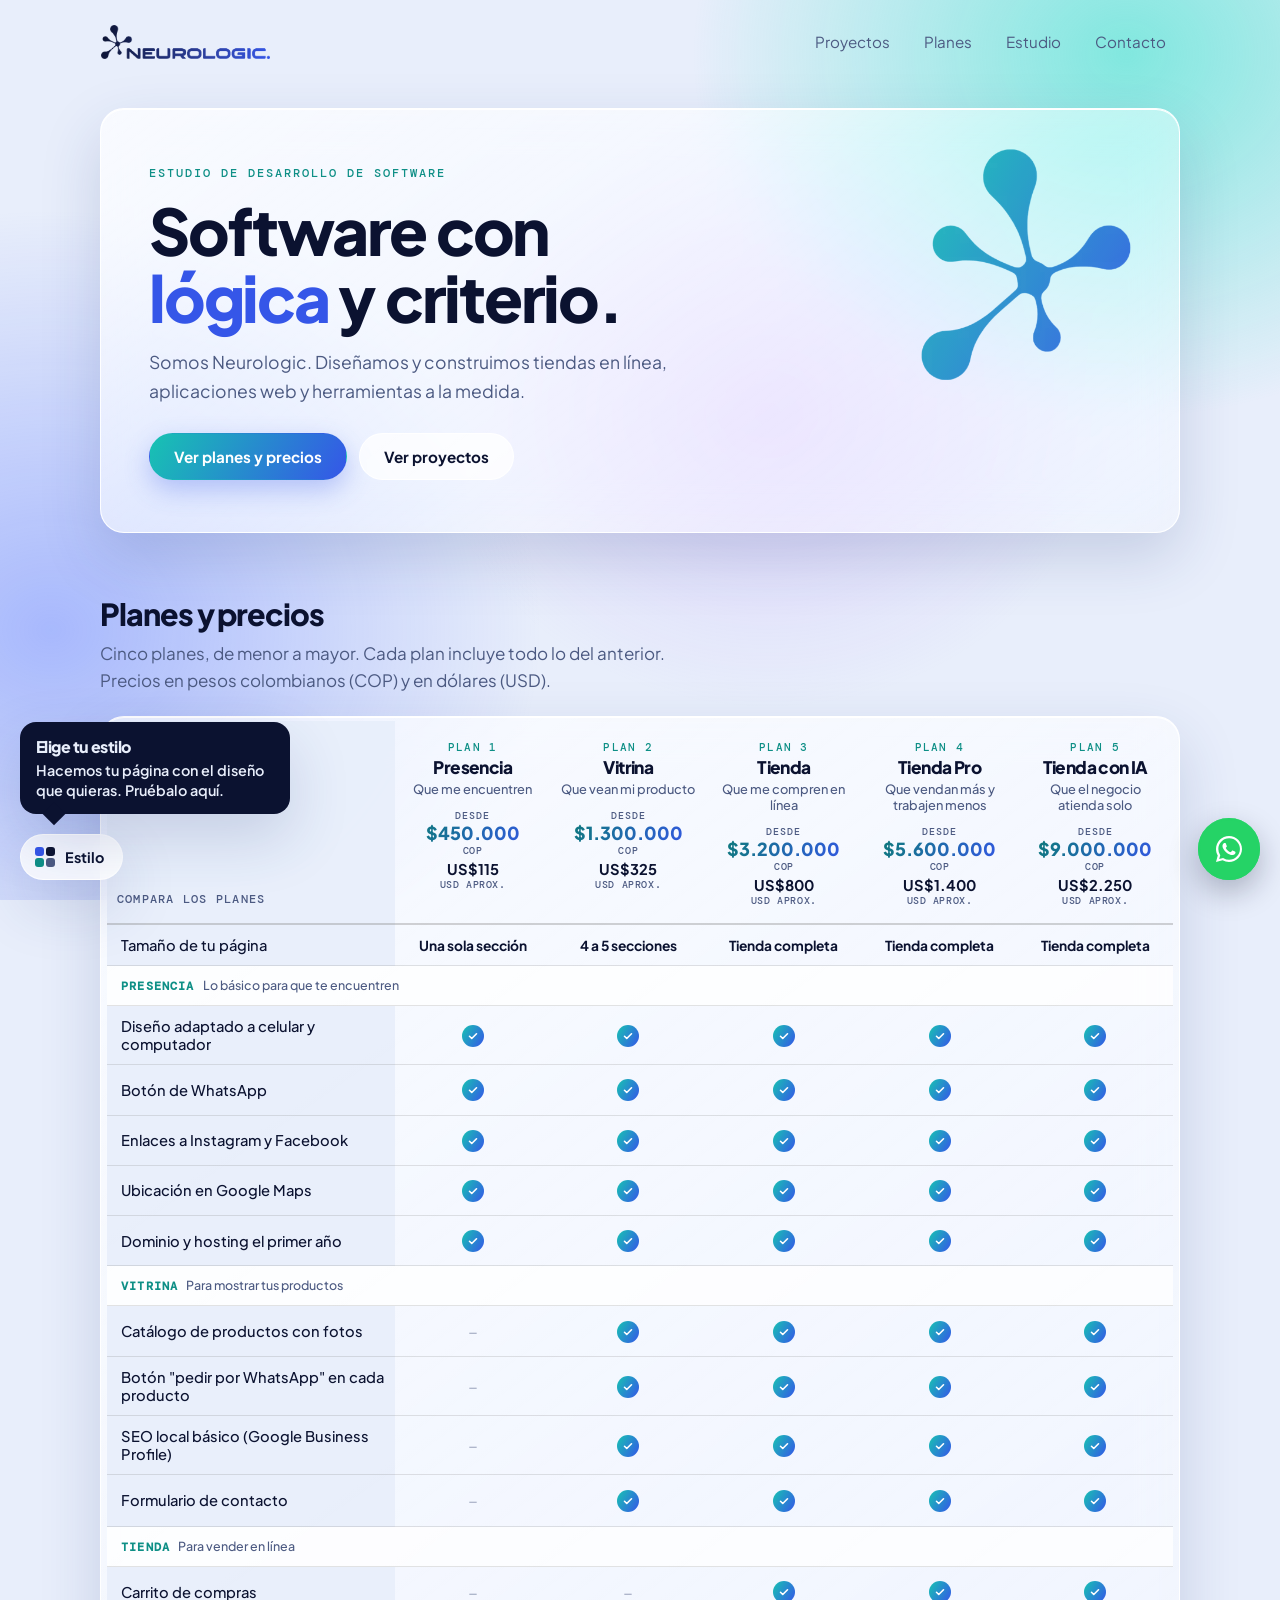
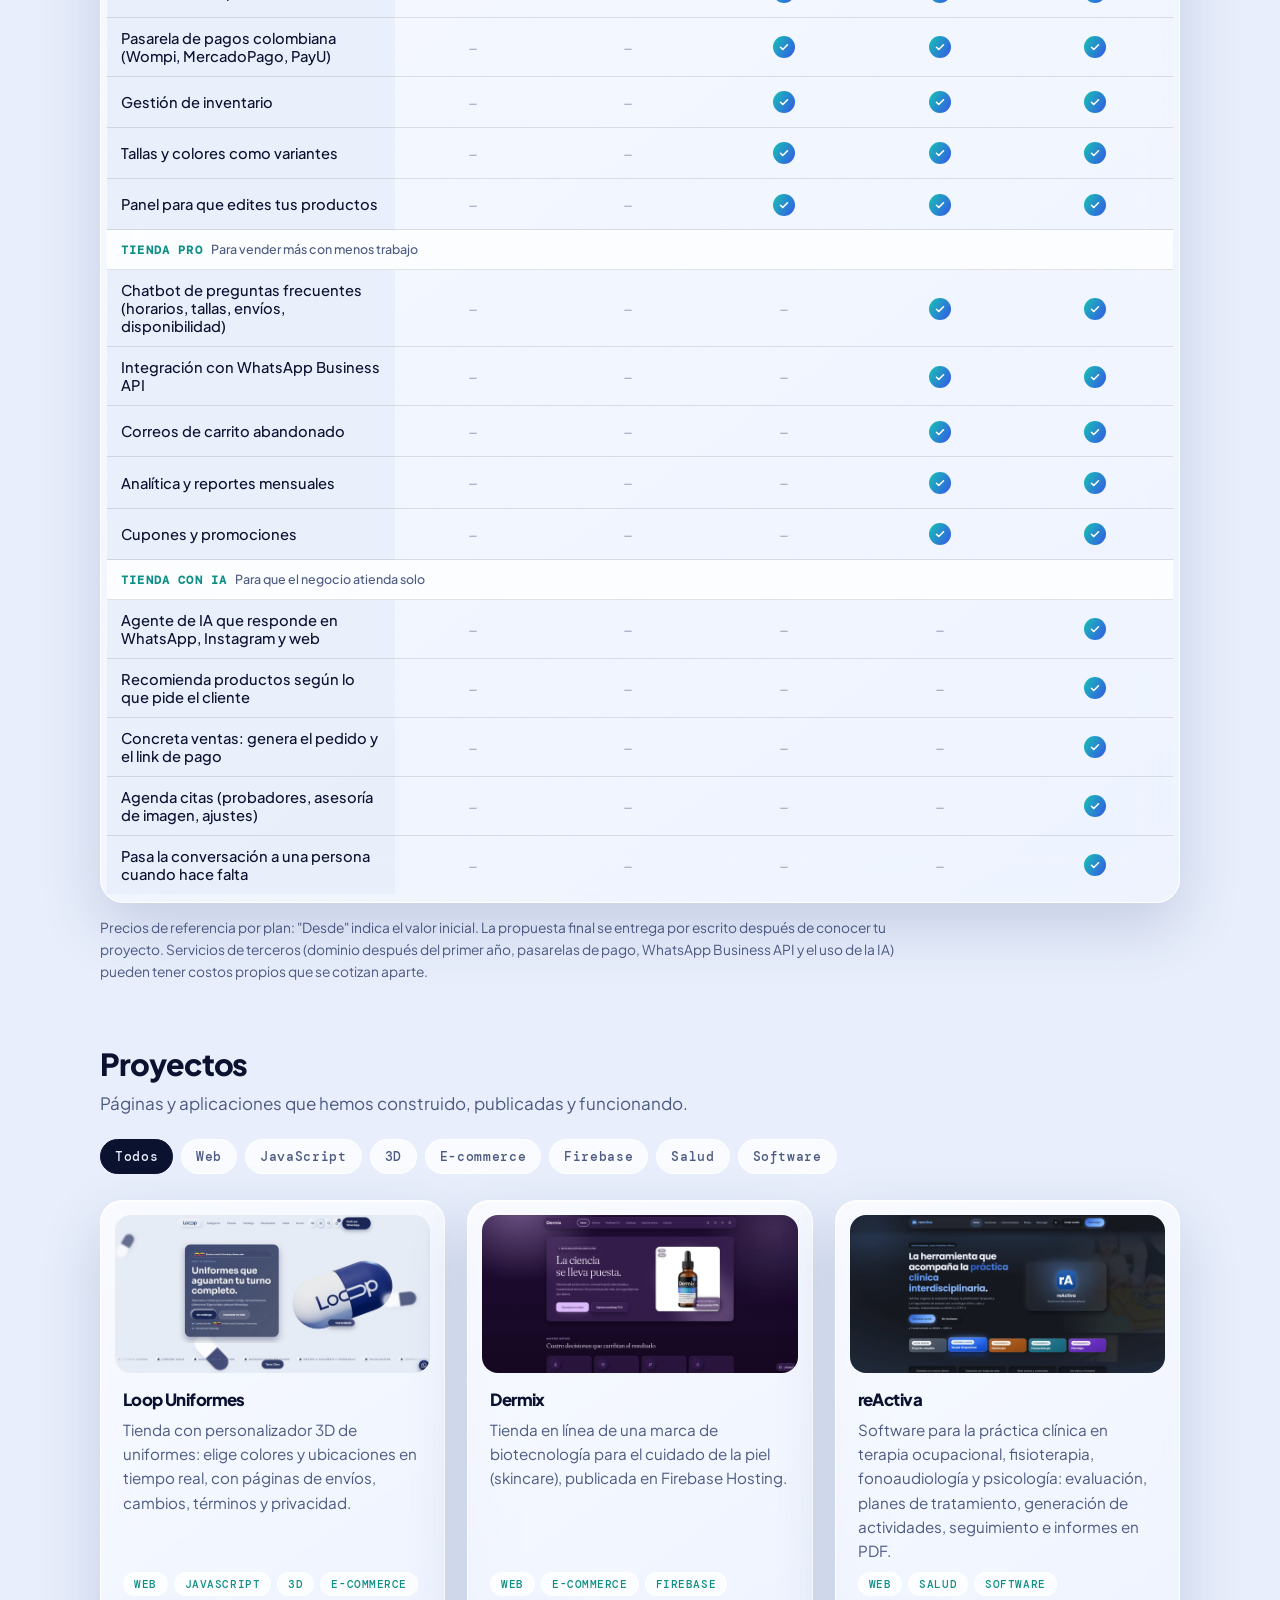
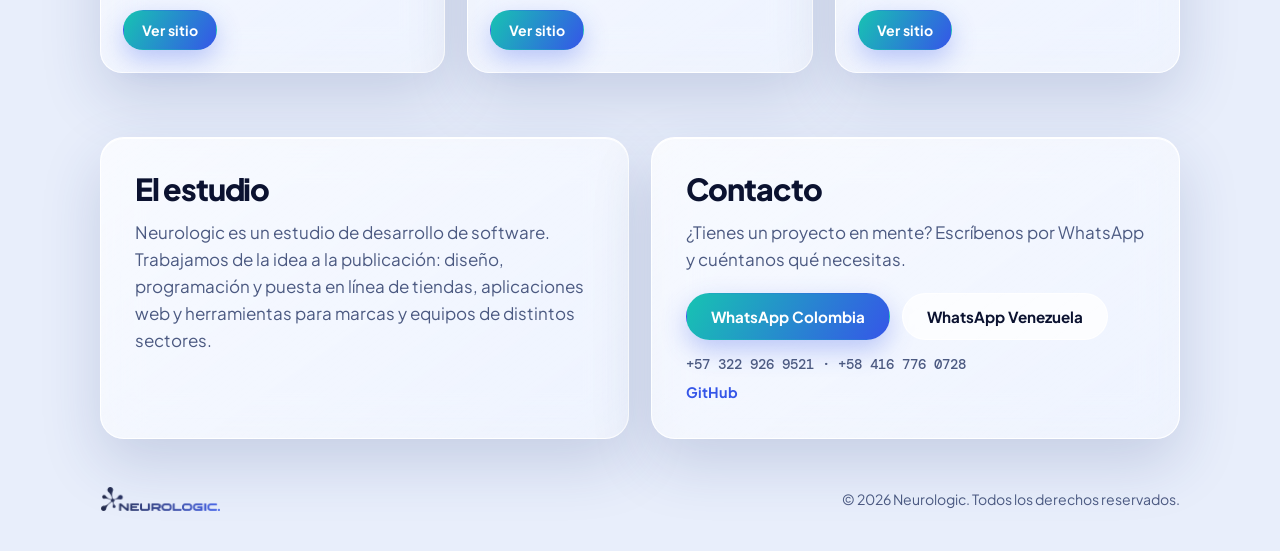
==== commit e5c02a7a: "Quitar botones Colombia y Venezuela de la tabla de planes Co-Authored-By: Claude Sonnet 5.5 <noreply" ====
--- a/index.html
+++ b/index.html
@@ -411,21 +411,17 @@
 ];
 const CHECK = '<span class="ck" role="img" aria-label="Incluido"><svg viewBox="0 0 24 24"><path d="M5 12.5l4.5 4.5L19 7.5"/></svg></span>';
 const NO = '<span class="no" role="img" aria-label="No incluido">\u2013</span>';
-function waPlan(num, name) { return "https://wa.me/" + num + "?text=" + encodeURIComponent("Hola Neurologic, me interesa el plan " + name + "."); }
-function askBtns(pl) {
-  return '<span class="ask"><a class="p" href="' + waPlan("573229269521", pl.name) + '" target="_blank" rel="noopener">Colombia</a><a href="' + waPlan("584167760728", pl.name) + '" target="_blank" rel="noopener">Venezuela</a></span>';
-}
 function renderPlans() {
   const el = document.getElementById("cmp"); if (!el) return;
   let h = '<thead><tr><th scope="col">Compara los planes</th>' + PLANS.map((pl, i) =>
     '<th scope="col"><span class="pn">Plan ' + (i + 1) + '</span><span class="nm">' + esc(pl.name) + '</span><span class="tl">' + esc(pl.tag) + '</span>' +
-    '<span class="from">Desde</span><span class="cop">' + esc(pl.cop) + '</span><span class="cur">COP</span><span class="usd">' + esc(pl.usd) + '</span><span class="cur">USD aprox.</span>' + askBtns(pl) + '</th>').join("") + '</tr></thead><tbody>';
+    '<span class="from">Desde</span><span class="cop">' + esc(pl.cop) + '</span><span class="cur">COP</span><span class="usd">' + esc(pl.usd) + '</span><span class="cur">USD aprox.</span></th>').join("") + '</tr></thead><tbody>';
   FEATS.forEach(g => {
     if (g.text) { h += '<tr><th class="row" scope="row">' + esc(g.title) + '</th>' + g.text.map(x => '<td class="txt">' + esc(x) + '</td>').join("") + '</tr>'; return; }
     h += '<tr class="grp"><td colspan="6">' + esc(g.title) + '<small>' + esc(g.sub) + '</small></td></tr>';
     g.items.forEach(it => { h += '<tr><th class="row" scope="row">' + esc(it) + '</th>' + PLANS.map((_, i) => '<td>' + (i + 1 >= g.from ? CHECK : NO) + '</td>').join("") + '</tr>'; });
   });
-  h += '</tbody><tfoot><tr><th class="row" scope="row">Pídelo por WhatsApp</th>' + PLANS.map(pl => '<td>' + askBtns(pl) + '</td>').join("") + '</tr></tfoot>';
+  h += '</tbody>';
   el.innerHTML = h;
 }
 renderPlans();
@@ -456,3 +452,4 @@
 
 
 
+
